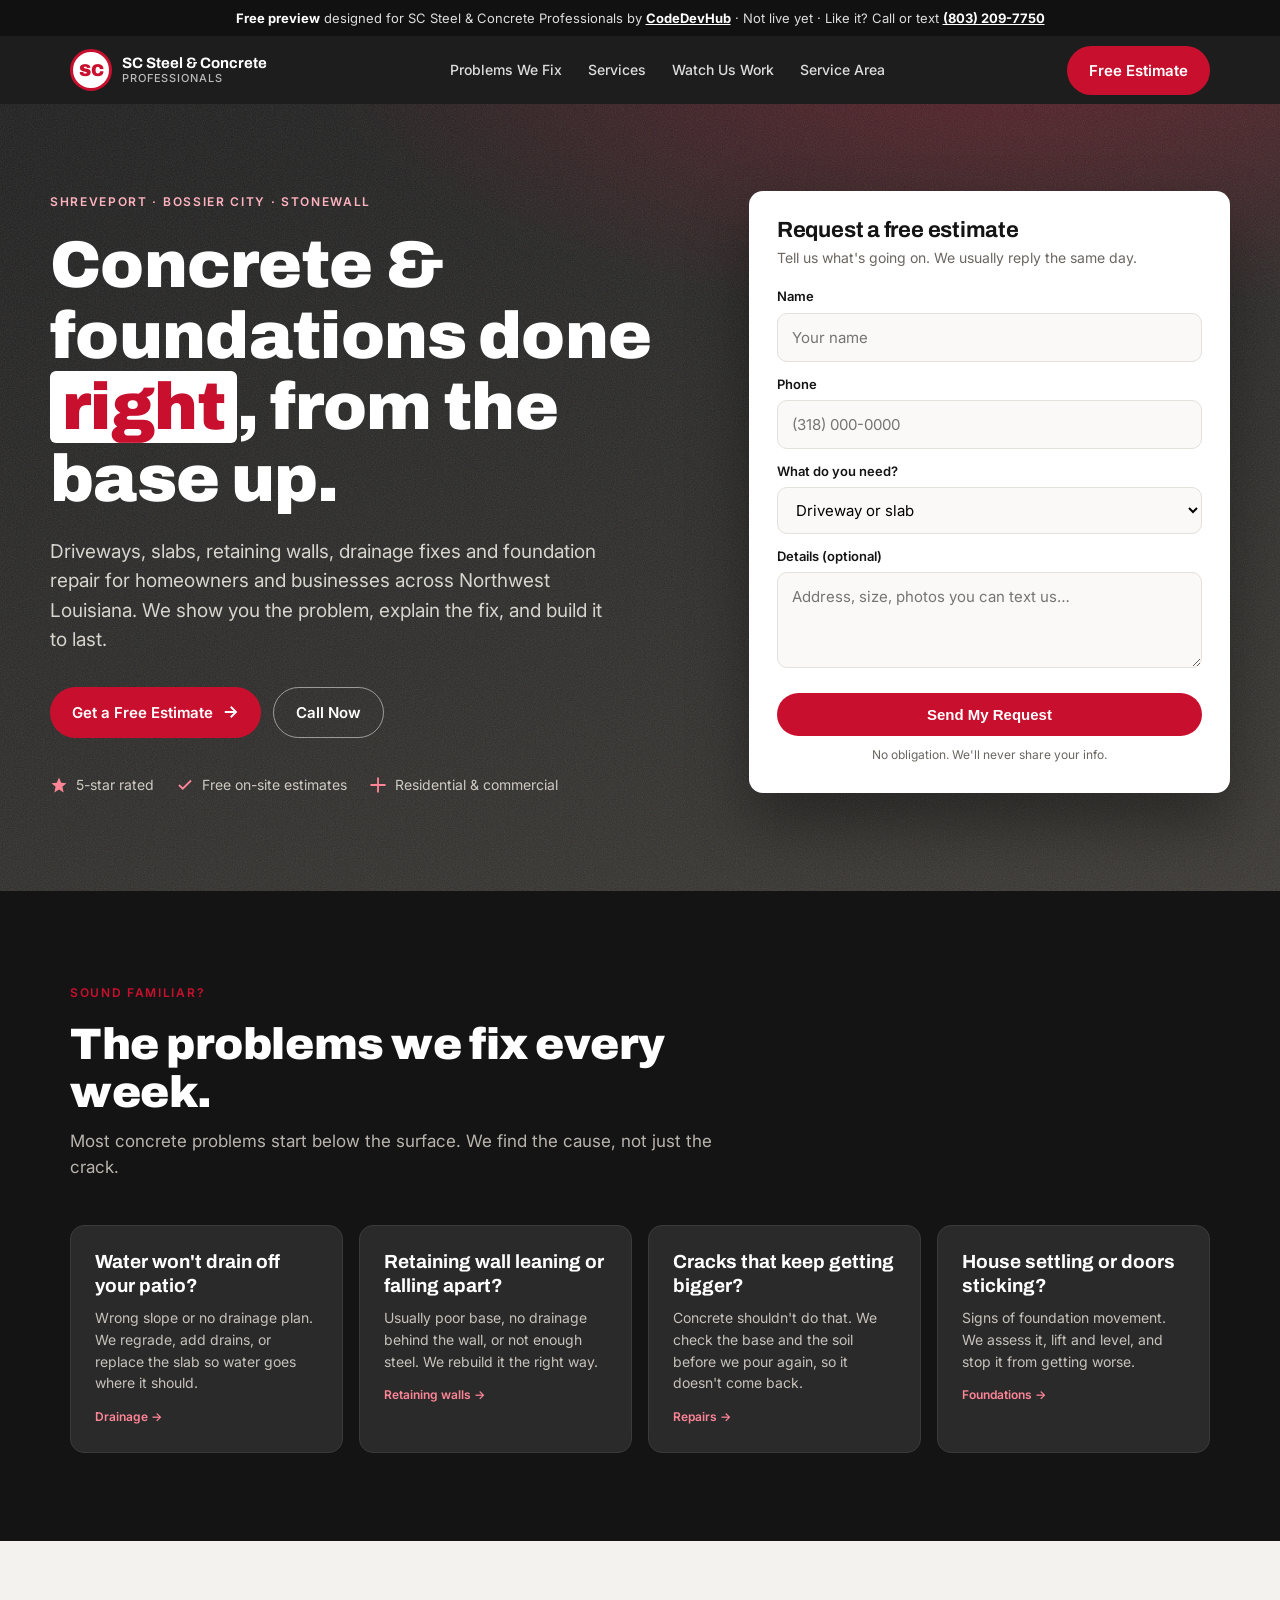
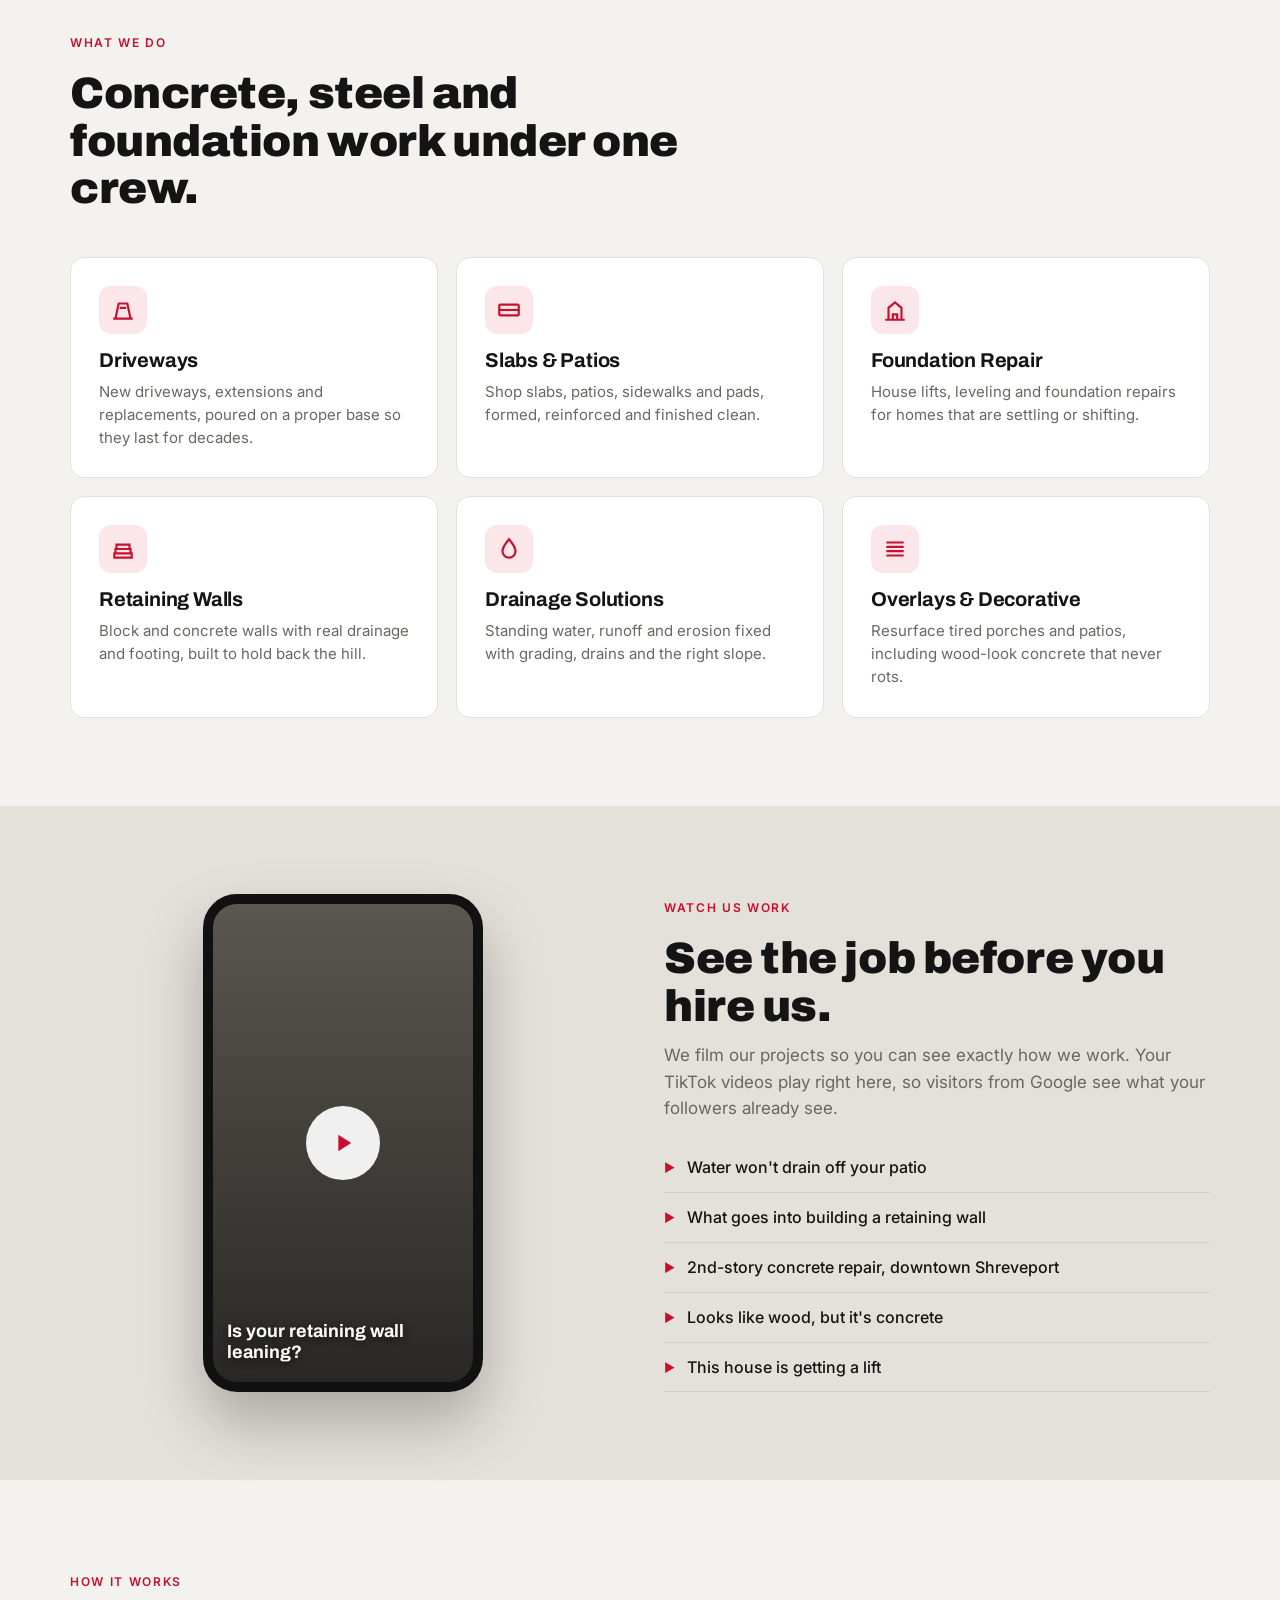
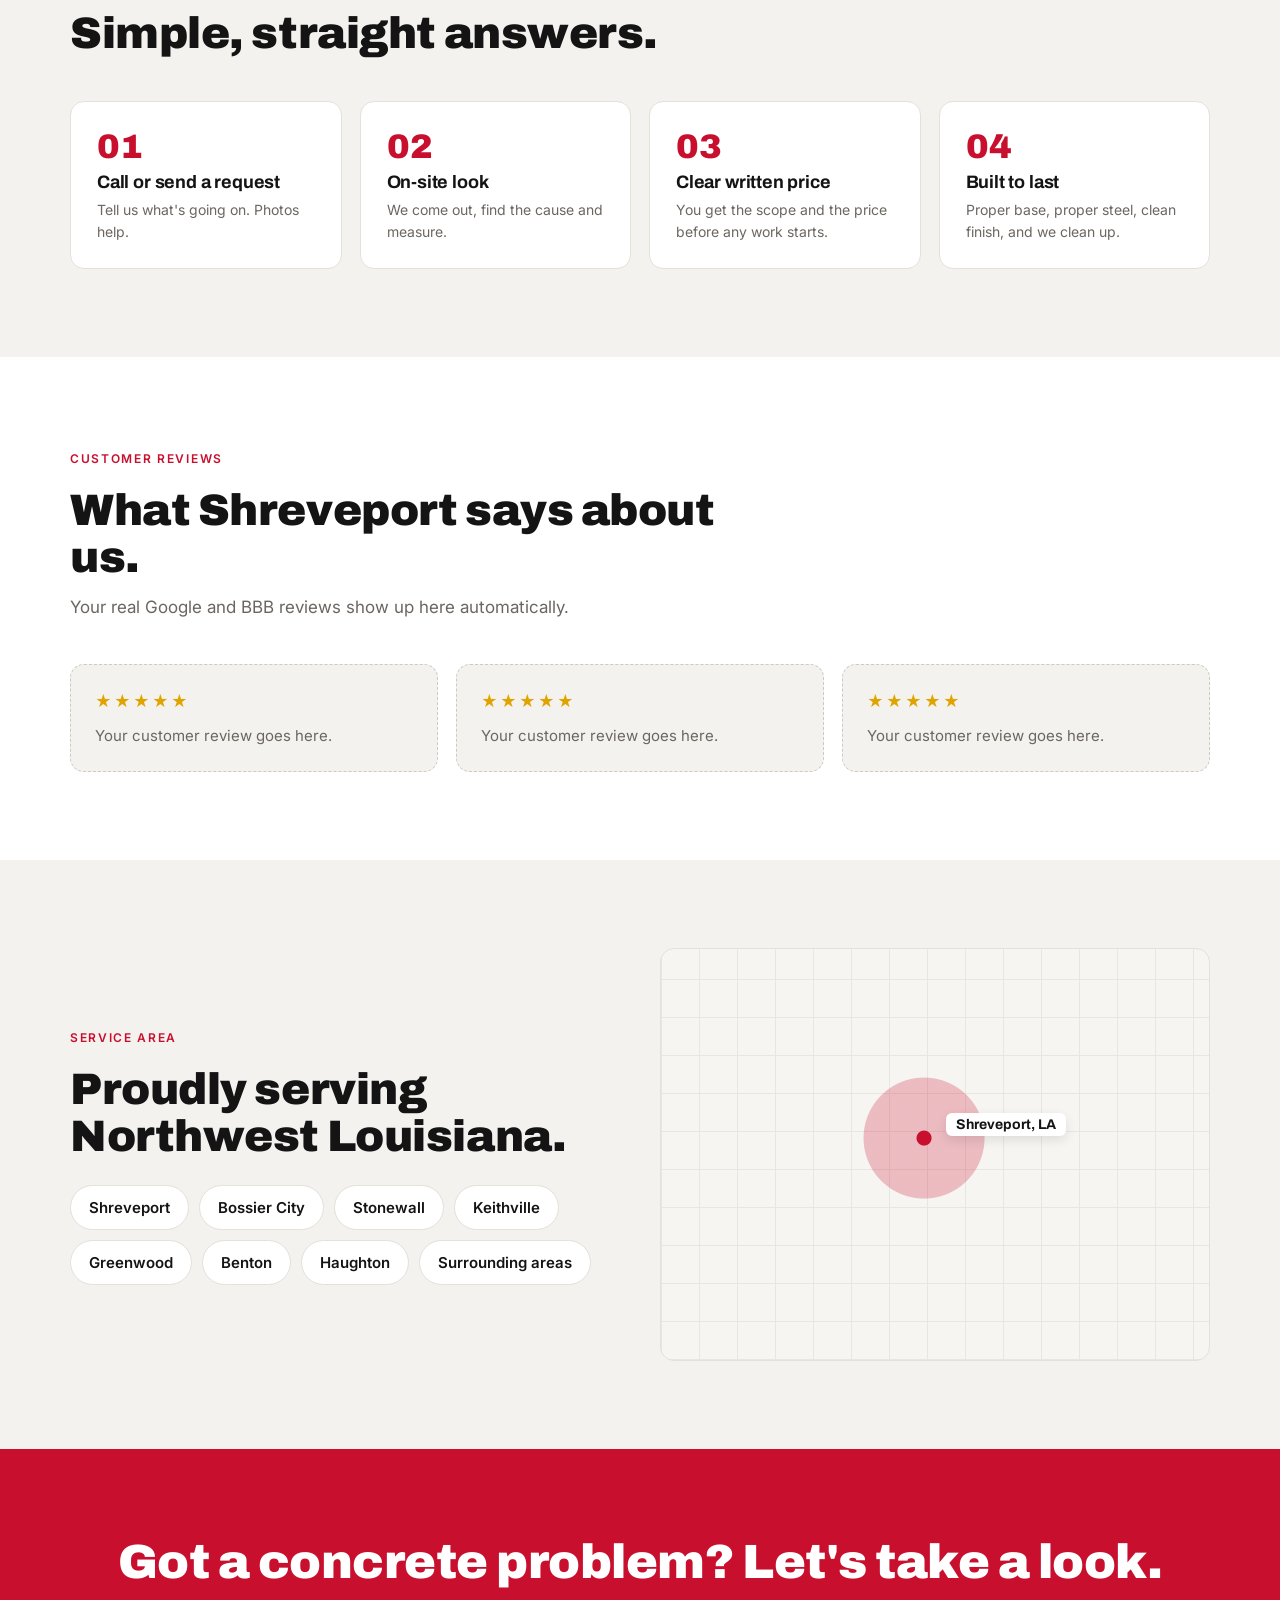
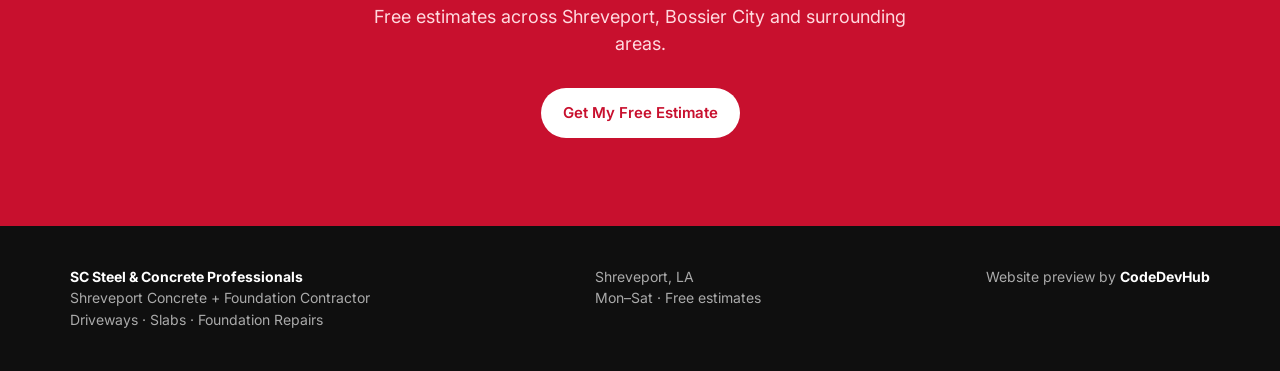
==== sc-steel/index.html @ 4404e229 "Add SC Steel preview" ====
<!doctype html>
<html lang="en">
<head>
<meta charset="utf-8">
<meta name="viewport" content="width=device-width, initial-scale=1">
<meta name="robots" content="noindex, nofollow">
<title>SC Steel & Concrete Professionals | Shreveport Concrete & Foundation Contractor</title>
<meta name="description" content="Driveways, slabs, retaining walls, drainage and foundation repair in Shreveport, Bossier City, Stonewall and Keithville. Free estimates.">
<link rel="preconnect" href="https://fonts.googleapis.com">
<link href="https://fonts.googleapis.com/css2?family=Archivo:wght@500;700;900&family=Inter:wght@400;500;600&display=swap" rel="stylesheet">
<style>
:root{
  --red:#c8102e; --red-dark:#9b0c23; --ink:#141414; --ink-2:#2a2a2a; --paper:#f4f2ef; --stone:#e4e0da; --muted:#6b6660; --white:#fff;
  --radius:14px; --max:1180px;
}
*{box-sizing:border-box;margin:0;padding:0}
html{scroll-behavior:smooth}
body{font-family:Inter,system-ui,sans-serif;color:var(--ink);background:var(--paper);line-height:1.55;-webkit-font-smoothing:antialiased}
h1,h2,h3{font-family:Archivo,Inter,sans-serif;line-height:1.08;letter-spacing:-.01em}
a{color:inherit}
.wrap{max-width:var(--max);margin:0 auto;padding:0 20px}

/* preview ribbon */
.ribbon{background:#111;color:#ddd;font-size:13px;text-align:center;padding:8px 16px}
.ribbon b{color:#fff}

/* header */
header{position:sticky;top:0;z-index:20;background:rgba(20,20,20,.96);backdrop-filter:blur(8px);color:#fff}
.nav{display:flex;align-items:center;justify-content:space-between;height:68px;gap:16px}
.logo{display:flex;align-items:center;gap:10px;text-decoration:none}
.logo-mark{width:42px;height:42px;border-radius:50%;background:#fff;display:grid;place-items:center;font:900 17px Archivo;color:var(--red);border:3px solid var(--red)}
.logo-text{font:700 15px/1.1 Archivo}
.logo-text small{display:block;font:500 11px Inter;color:#bbb;letter-spacing:.08em;text-transform:uppercase}
.nav-links{display:flex;gap:26px;font-size:14px;font-weight:500}
.nav-links a{text-decoration:none;color:#ddd}
.nav-links a:hover{color:#fff}
.btn{display:inline-flex;align-items:center;gap:8px;background:var(--red);color:#fff;text-decoration:none;font-weight:600;font-size:15px;padding:13px 22px;border-radius:999px;border:0;cursor:pointer;transition:background .15s}
.btn:hover{background:var(--red-dark)}
.btn.ghost{background:transparent;border:1.5px solid rgba(255,255,255,.5)}
.btn.ghost:hover{background:rgba(255,255,255,.1)}
@media (max-width:860px){.nav-links{display:none}.nav .btn{padding:10px 16px;font-size:14px}}

/* hero */
.hero{position:relative;color:#fff;overflow:hidden;
  background:
   radial-gradient(1200px 500px at 80% -10%,rgba(200,16,46,.35),transparent 60%),
   linear-gradient(160deg,#1d1d1d 0%,#2b2a28 55%,#3a3733 100%)}
.hero::before{content:"";position:absolute;inset:0;opacity:.18;
  background-image:url("data:image/svg+xml,%3Csvg xmlns='http://www.w3.org/2000/svg' width='220' height='220'%3E%3Cfilter id='n'%3E%3CfeTurbulence type='fractalNoise' baseFrequency='.9' numOctaves='3'/%3E%3C/filter%3E%3Crect width='220' height='220' filter='url(%23n)' opacity='.9'/%3E%3C/svg%3E")}
.hero-grid{position:relative;display:grid;grid-template-columns:1.15fr .85fr;gap:48px;padding:84px 0 96px;align-items:center}
.eyebrow{display:inline-block;font-size:12px;font-weight:600;letter-spacing:.14em;text-transform:uppercase;color:#ffb3bf;margin-bottom:18px}
.hero h1{font-size:clamp(38px,6vw,66px);font-weight:900}
.hero h1 em{font-style:normal;color:var(--red);background:#fff;padding:0 .18em;border-radius:6px}
.hero p.lead{font-size:clamp(17px,2vw,19px);color:#d8d4ce;max-width:560px;margin:22px 0 32px}
.hero-ctas{display:flex;flex-wrap:wrap;gap:12px}
.trust{display:flex;flex-wrap:wrap;gap:22px;margin-top:36px;font-size:14px;color:#cfcac3}
.trust span{display:flex;align-items:center;gap:8px}
.trust svg{width:18px;height:18px;color:#ff8597}

/* estimate card */
.card{background:#fff;color:var(--ink);border-radius:var(--radius);padding:28px;box-shadow:0 30px 60px rgba(0,0,0,.35)}
.card h3{font-size:22px;margin-bottom:4px}
.card p{font-size:14px;color:var(--muted);margin-bottom:18px}
form label{display:block;font-size:13px;font-weight:600;margin:12px 0 6px}
form input,form select,form textarea{width:100%;font:inherit;font-size:15px;padding:12px 14px;border:1.5px solid var(--stone);border-radius:10px;background:#faf9f7}
form input:focus,form select:focus,form textarea:focus{outline:none;border-color:var(--red)}
form .btn{width:100%;justify-content:center;margin-top:18px}
.form-note{font-size:12px;color:var(--muted);text-align:center;margin-top:10px}
@media (max-width:900px){.hero-grid{grid-template-columns:1fr;padding:56px 0 64px}}

/* sections */
section{padding:88px 0}
.sec-head{max-width:680px;margin-bottom:44px}
.sec-head .eyebrow{color:var(--red)}
.sec-head h2{font-size:clamp(30px,4vw,44px);font-weight:900}
.sec-head p{color:var(--muted);font-size:17px;margin-top:12px}

/* problems */
.problems{background:var(--ink);color:#fff}
.problems .sec-head p{color:#b9b4ad}
.prob-grid{display:grid;grid-template-columns:repeat(4,1fr);gap:16px}
.prob{background:var(--ink-2);border:1px solid #3a3a3a;border-radius:var(--radius);padding:24px}
.prob .q{font:700 19px/1.25 Archivo;margin-bottom:10px}
.prob .a{font-size:14px;color:#c7c2bb}
.prob .tag{display:inline-block;margin-top:14px;font-size:12px;font-weight:600;color:#ff8597}
@media (max-width:980px){.prob-grid{grid-template-columns:1fr 1fr}}
@media (max-width:560px){.prob-grid{grid-template-columns:1fr}}

/* services */
.svc-grid{display:grid;grid-template-columns:repeat(3,1fr);gap:18px}
.svc{background:#fff;border-radius:var(--radius);padding:28px;border:1px solid var(--stone);transition:transform .15s,box-shadow .15s}
.svc:hover{transform:translateY(-3px);box-shadow:0 14px 30px rgba(0,0,0,.08)}
.svc .ic{width:48px;height:48px;border-radius:12px;background:#fbe7ea;color:var(--red);display:grid;place-items:center;margin-bottom:16px}
.svc .ic svg{width:26px;height:26px}
.svc h3{font-size:20px;margin-bottom:8px}
.svc p{font-size:15px;color:var(--muted)}
@media (max-width:900px){.svc-grid{grid-template-columns:1fr 1fr}}
@media (max-width:560px){.svc-grid{grid-template-columns:1fr}}

/* video */
.video{background:var(--stone)}
.video-grid{display:grid;grid-template-columns:1fr 1fr;gap:48px;align-items:center}
.phone{justify-self:center;width:280px;aspect-ratio:9/16;border-radius:34px;background:#111;border:10px solid #111;box-shadow:0 30px 60px rgba(0,0,0,.25);position:relative;overflow:hidden;
  background:linear-gradient(180deg,#5a5650,#2a2826)}
.phone .play{position:absolute;inset:0;display:grid;place-items:center}
.phone .play div{width:74px;height:74px;border-radius:50%;background:rgba(255,255,255,.92);display:grid;place-items:center}
.phone .cap{position:absolute;left:14px;right:14px;bottom:18px;color:#fff;font:700 18px/1.2 Archivo;text-shadow:0 2px 8px rgba(0,0,0,.6)}
.video ul{list-style:none;margin-top:22px}
.video li{display:flex;gap:12px;padding:12px 0;border-bottom:1px solid #d3cec6;font-weight:500}
.video li::before{content:"▶";color:var(--red);font-size:12px;margin-top:4px}
@media (max-width:860px){.video-grid{grid-template-columns:1fr}}

/* process */
.steps{display:grid;grid-template-columns:repeat(4,1fr);gap:18px;counter-reset:s}
.step{background:#fff;border-radius:var(--radius);padding:26px;border:1px solid var(--stone)}
.step::before{counter-increment:s;content:"0" counter(s);font:900 34px Archivo;color:var(--red);display:block;margin-bottom:8px}
.step h3{font-size:18px;margin-bottom:6px}
.step p{font-size:14px;color:var(--muted)}
@media (max-width:900px){.steps{grid-template-columns:1fr 1fr}}
@media (max-width:520px){.steps{grid-template-columns:1fr}}

/* reviews placeholder */
.reviews{background:#fff}
.rev-grid{display:grid;grid-template-columns:repeat(3,1fr);gap:18px}
.rev{border:1.5px dashed #cfc9c1;border-radius:var(--radius);padding:24px;background:var(--paper)}
.rev .stars{color:#e0a400;letter-spacing:2px;margin-bottom:10px}
.rev p{color:var(--muted);font-size:15px}
@media (max-width:860px){.rev-grid{grid-template-columns:1fr}}

/* area */
.area-grid{display:grid;grid-template-columns:1fr 1fr;gap:40px;align-items:center}
.chips{display:flex;flex-wrap:wrap;gap:10px}
.chips span{background:#fff;border:1px solid var(--stone);border-radius:999px;padding:10px 18px;font-weight:600;font-size:15px}
.map{aspect-ratio:4/3;border-radius:var(--radius);background:
  radial-gradient(circle at 48% 46%,var(--red) 0 7px,rgba(200,16,46,.25) 8px 60px,transparent 61px),
  repeating-linear-gradient(0deg,#e9e5df 0 1px,transparent 1px 38px),
  repeating-linear-gradient(90deg,#e9e5df 0 1px,transparent 1px 38px),#f7f5f2;border:1px solid var(--stone);position:relative}
.map b{position:absolute;left:52%;top:40%;font:700 14px Archivo;background:#fff;padding:4px 10px;border-radius:6px;box-shadow:0 4px 12px rgba(0,0,0,.1)}
@media (max-width:860px){.area-grid{grid-template-columns:1fr}}

/* cta */
.cta{background:var(--red);color:#fff;text-align:center}
.cta h2{font-size:clamp(30px,4.5vw,48px);font-weight:900}
.cta p{font-size:18px;color:#ffd9df;margin:14px auto 30px;max-width:560px}
.cta .btn{background:#fff;color:var(--red)}
.cta .btn:hover{background:#ffe9ec}

footer{background:#0f0f0f;color:#aaa;font-size:14px;padding:40px 0}
.foot{display:flex;flex-wrap:wrap;justify-content:space-between;gap:20px}
footer b{color:#fff}

/* mobile sticky call bar */
.callbar{display:none;position:fixed;left:0;right:0;bottom:0;z-index:30;background:#111;padding:10px 12px;gap:10px}
.callbar a{flex:1;justify-content:center}
@media (max-width:700px){.callbar{display:flex}body{padding-bottom:70px}}
</style>
</head>
<body>

<div class="ribbon"><b>Free preview</b> designed for SC Steel &amp; Concrete Professionals by <a href="https://www.codedevhub.com" style="color:#fff;font-weight:700">CodeDevHub</a> · Not live yet · Like it? Call or text <a href="sms:+18032097750" style="color:#fff;font-weight:700">(803) 209-7750</a></div>

<header>
  <div class="wrap nav">
    <a class="logo" href="#top">
      <span class="logo-mark">SC</span>
      <span class="logo-text">SC Steel &amp; Concrete<small>Professionals</small></span>
    </a>
    <nav class="nav-links">
      <a href="#problems">Problems We Fix</a>
      <a href="#services">Services</a>
      <a href="#work">Watch Us Work</a>
      <a href="#area">Service Area</a>
    </nav>
    <a class="btn" href="#estimate">Free Estimate</a>
  </div>
</header>

<main id="top">
<section class="hero" style="padding:0">
  <div class="wrap hero-grid">
    <div>
      <span class="eyebrow">Shreveport · Bossier City · Stonewall</span>
      <h1>Concrete &amp; foundations done <em>right</em>, from the base up.</h1>
      <p class="lead">Driveways, slabs, retaining walls, drainage fixes and foundation repair for homeowners and businesses across Northwest Louisiana. We show you the problem, explain the fix, and build it to last.</p>
      <div class="hero-ctas">
        <a class="btn" href="#estimate">Get a Free Estimate
          <svg width="18" height="18" viewBox="0 0 24 24" fill="none" stroke="currentColor" stroke-width="2.4"><path d="M5 12h14M13 5l7 7-7 7"/></svg></a>
        <a class="btn ghost" href="tel:+1">Call Now</a>
      </div>
      <div class="trust">
        <span><svg viewBox="0 0 24 24" fill="currentColor"><path d="M12 2l2.9 6.9L22 9.6l-5.5 4.8L18.2 22 12 18.1 5.8 22l1.7-7.6L2 9.6l7.1-.7z"/></svg>5-star rated</span>
        <span><svg viewBox="0 0 24 24" fill="none" stroke="currentColor" stroke-width="2.4"><path d="M20 6L9 17l-5-5"/></svg>Free on-site estimates</span>
        <span><svg viewBox="0 0 24 24" fill="none" stroke="currentColor" stroke-width="2.4"><path d="M12 2v20M2 12h20"/></svg>Residential &amp; commercial</span>
      </div>
    </div>

    <div class="card" id="estimate">
      <h3>Request a free estimate</h3>
      <p>Tell us what's going on. We usually reply the same day.</p>
      <form onsubmit="event.preventDefault();this.querySelector('button').textContent='Preview only: this will send to your phone & email';">
        <label for="n">Name</label>
        <input id="n" placeholder="Your name">
        <label for="p">Phone</label>
        <input id="p" type="tel" placeholder="(318) 000-0000">
        <label for="s">What do you need?</label>
        <select id="s">
          <option>Driveway or slab</option>
          <option>Foundation repair / house leveling</option>
          <option>Retaining wall</option>
          <option>Drainage / standing water</option>
          <option>Concrete overlay or resurfacing</option>
          <option>Something else</option>
        </select>
        <label for="m">Details (optional)</label>
        <textarea id="m" rows="3" placeholder="Address, size, photos you can text us…"></textarea>
        <button class="btn" type="submit">Send My Request</button>
        <div class="form-note">No obligation. We'll never share your info.</div>
      </form>
    </div>
  </div>
</section>

<section class="problems" id="problems">
  <div class="wrap">
    <div class="sec-head">
      <span class="eyebrow">Sound familiar?</span>
      <h2>The problems we fix every week.</h2>
      <p>Most concrete problems start below the surface. We find the cause, not just the crack.</p>
    </div>
    <div class="prob-grid">
      <div class="prob"><div class="q">Water won't drain off your patio?</div><div class="a">Wrong slope or no drainage plan. We regrade, add drains, or replace the slab so water goes where it should.</div><span class="tag">Drainage →</span></div>
      <div class="prob"><div class="q">Retaining wall leaning or falling apart?</div><div class="a">Usually poor base, no drainage behind the wall, or not enough steel. We rebuild it the right way.</div><span class="tag">Retaining walls →</span></div>
      <div class="prob"><div class="q">Cracks that keep getting bigger?</div><div class="a">Concrete shouldn't do that. We check the base and the soil before we pour again, so it doesn't come back.</div><span class="tag">Repairs →</span></div>
      <div class="prob"><div class="q">House settling or doors sticking?</div><div class="a">Signs of foundation movement. We assess it, lift and level, and stop it from getting worse.</div><span class="tag">Foundations →</span></div>
    </div>
  </div>
</section>

<section id="services">
  <div class="wrap">
    <div class="sec-head">
      <span class="eyebrow">What we do</span>
      <h2>Concrete, steel and foundation work under one crew.</h2>
    </div>
    <div class="svc-grid">
      <div class="svc"><div class="ic"><svg viewBox="0 0 24 24" fill="none" stroke="currentColor" stroke-width="2"><path d="M3 20h18M5 20l3-14h8l3 14M9 10h6"/></svg></div><h3>Driveways</h3><p>New driveways, extensions and replacements, poured on a proper base so they last for decades.</p></div>
      <div class="svc"><div class="ic"><svg viewBox="0 0 24 24" fill="none" stroke="currentColor" stroke-width="2"><rect x="3" y="7" width="18" height="10" rx="1"/><path d="M3 12h18"/></svg></div><h3>Slabs &amp; Patios</h3><p>Shop slabs, patios, sidewalks and pads, formed, reinforced and finished clean.</p></div>
      <div class="svc"><div class="ic"><svg viewBox="0 0 24 24" fill="none" stroke="currentColor" stroke-width="2"><path d="M3 21h18M6 21V10l6-5 6 5v11M10 21v-5h4v5"/></svg></div><h3>Foundation Repair</h3><p>House lifts, leveling and foundation repairs for homes that are settling or shifting.</p></div>
      <div class="svc"><div class="ic"><svg viewBox="0 0 24 24" fill="none" stroke="currentColor" stroke-width="2"><path d="M3 20h18M4 20v-4h16v4M5 16v-4h14v4M6 12V8h12v4"/></svg></div><h3>Retaining Walls</h3><p>Block and concrete walls with real drainage and footing, built to hold back the hill.</p></div>
      <div class="svc"><div class="ic"><svg viewBox="0 0 24 24" fill="none" stroke="currentColor" stroke-width="2"><path d="M12 3s6 7 6 11a6 6 0 01-12 0c0-4 6-11 6-11z"/></svg></div><h3>Drainage Solutions</h3><p>Standing water, runoff and erosion fixed with grading, drains and the right slope.</p></div>
      <div class="svc"><div class="ic"><svg viewBox="0 0 24 24" fill="none" stroke="currentColor" stroke-width="2"><path d="M4 6h16M4 10h16M4 14h16M4 18h16"/></svg></div><h3>Overlays &amp; Decorative</h3><p>Resurface tired porches and patios, including wood-look concrete that never rots.</p></div>
    </div>
  </div>
</section>

<section class="video" id="work">
  <div class="wrap video-grid">
    <div class="phone"><div class="play"><div><svg width="28" height="28" viewBox="0 0 24 24" fill="#c8102e"><path d="M8 5v14l11-7z"/></svg></div></div><div class="cap">Is your retaining wall leaning?</div></div>
    <div>
      <div class="sec-head" style="margin-bottom:0">
        <span class="eyebrow">Watch us work</span>
        <h2>See the job before you hire us.</h2>
        <p>We film our projects so you can see exactly how we work. Your TikTok videos play right here, so visitors from Google see what your followers already see.</p>
      </div>
      <ul>
        <li>Water won't drain off your patio</li>
        <li>What goes into building a retaining wall</li>
        <li>2nd-story concrete repair, downtown Shreveport</li>
        <li>Looks like wood, but it's concrete</li>
        <li>This house is getting a lift</li>
      </ul>
    </div>
  </div>
</section>

<section>
  <div class="wrap">
    <div class="sec-head"><span class="eyebrow">How it works</span><h2>Simple, straight answers.</h2></div>
    <div class="steps">
      <div class="step"><h3>Call or send a request</h3><p>Tell us what's going on. Photos help.</p></div>
      <div class="step"><h3>On-site look</h3><p>We come out, find the cause and measure.</p></div>
      <div class="step"><h3>Clear written price</h3><p>You get the scope and the price before any work starts.</p></div>
      <div class="step"><h3>Built to last</h3><p>Proper base, proper steel, clean finish, and we clean up.</p></div>
    </div>
  </div>
</section>

<section class="reviews">
  <div class="wrap">
    <div class="sec-head"><span class="eyebrow">Customer reviews</span><h2>What Shreveport says about us.</h2><p>Your real Google and BBB reviews show up here automatically.</p></div>
    <div class="rev-grid">
      <div class="rev"><div class="stars">★★★★★</div><p>Your customer review goes here.</p></div>
      <div class="rev"><div class="stars">★★★★★</div><p>Your customer review goes here.</p></div>
      <div class="rev"><div class="stars">★★★★★</div><p>Your customer review goes here.</p></div>
    </div>
  </div>
</section>

<section id="area">
  <div class="wrap area-grid">
    <div>
      <div class="sec-head" style="margin-bottom:24px"><span class="eyebrow">Service area</span><h2>Proudly serving Northwest Louisiana.</h2></div>
      <div class="chips"><span>Shreveport</span><span>Bossier City</span><span>Stonewall</span><span>Keithville</span><span>Greenwood</span><span>Benton</span><span>Haughton</span><span>Surrounding areas</span></div>
    </div>
    <div class="map"><b>Shreveport, LA</b></div>
  </div>
</section>

<section class="cta">
  <div class="wrap">
    <h2>Got a concrete problem? Let's take a look.</h2>
    <p>Free estimates across Shreveport, Bossier City and surrounding areas.</p>
    <a class="btn" href="#estimate">Get My Free Estimate</a>
  </div>
</section>
</main>

<footer>
  <div class="wrap foot">
    <div><b>SC Steel &amp; Concrete Professionals</b><br>Shreveport Concrete + Foundation Contractor<br>Driveways · Slabs · Foundation Repairs</div>
    <div>Shreveport, LA<br>Mon–Sat · Free estimates</div>
    <div>Website preview by <b>CodeDevHub</b></div>
  </div>
</footer>

<div class="callbar"><a class="btn" href="tel:+1">Call</a><a class="btn ghost" href="#estimate">Free Estimate</a></div>
</body>
</html>
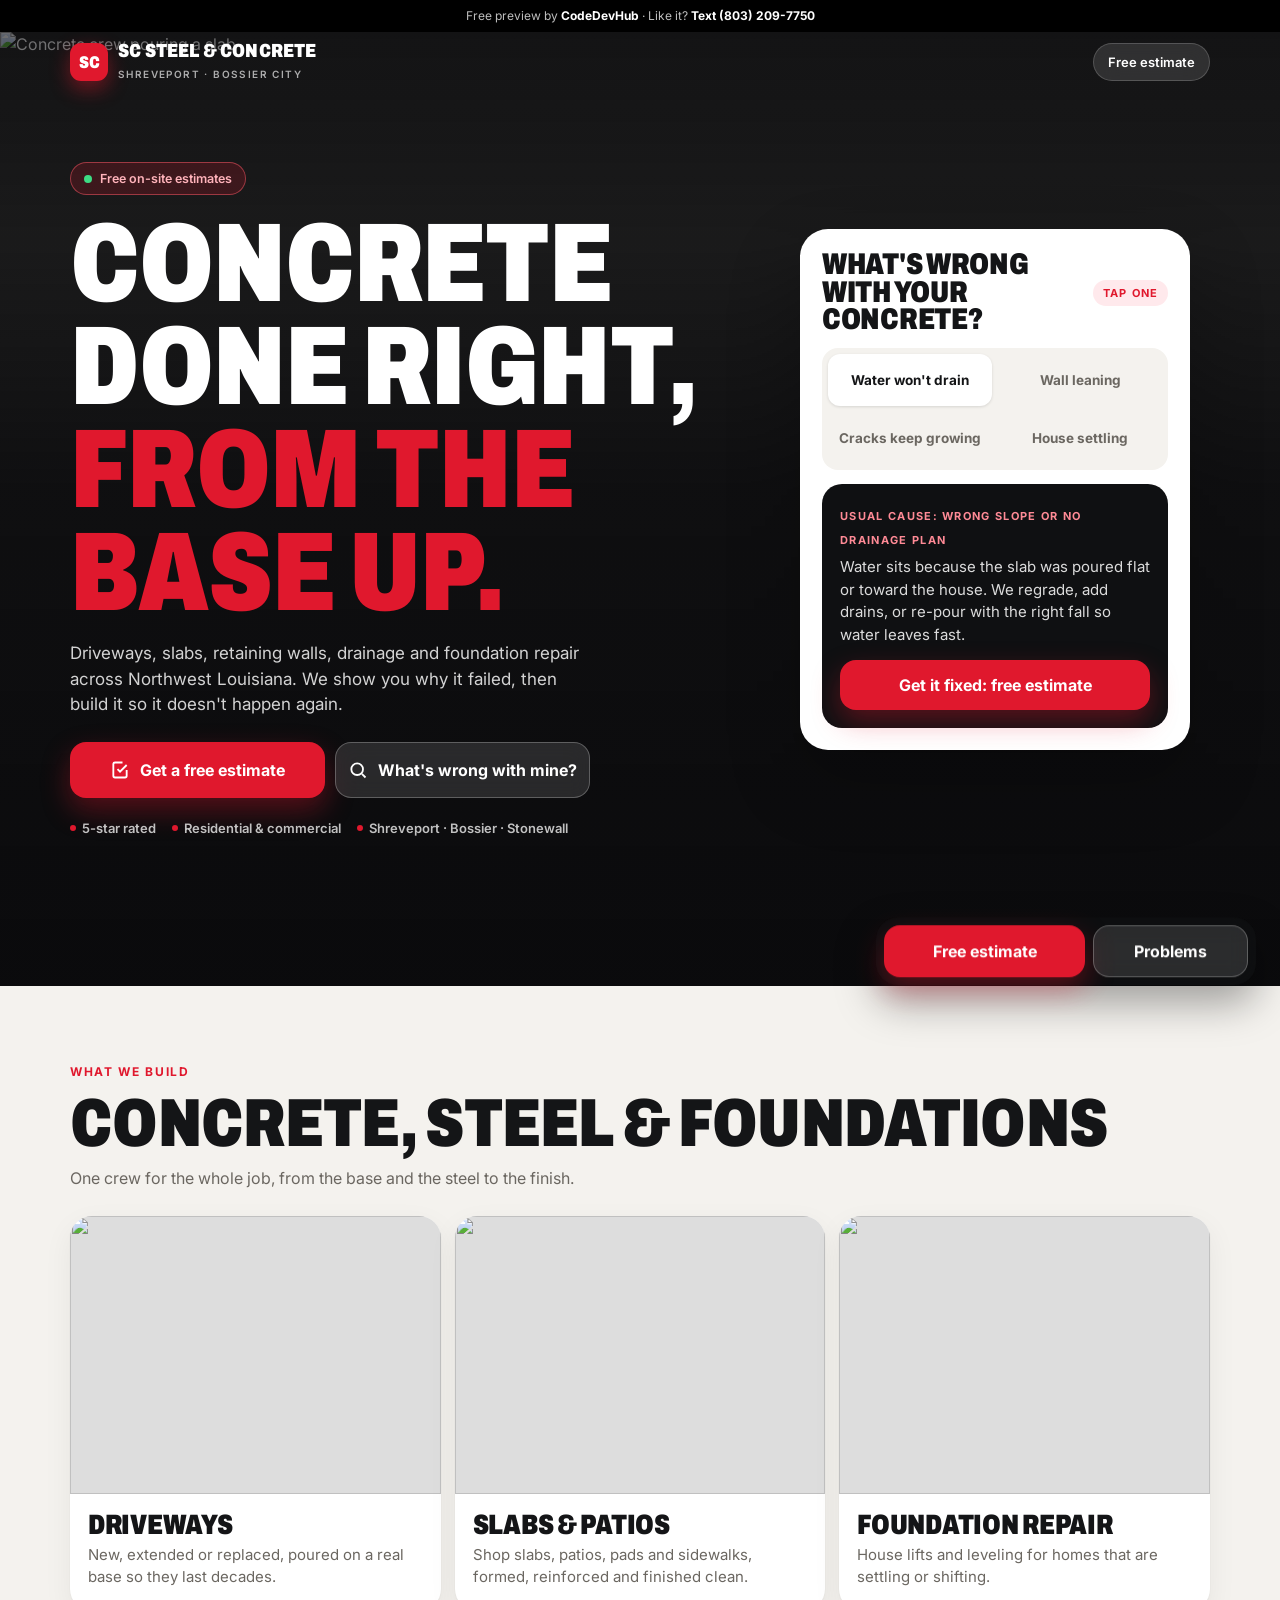
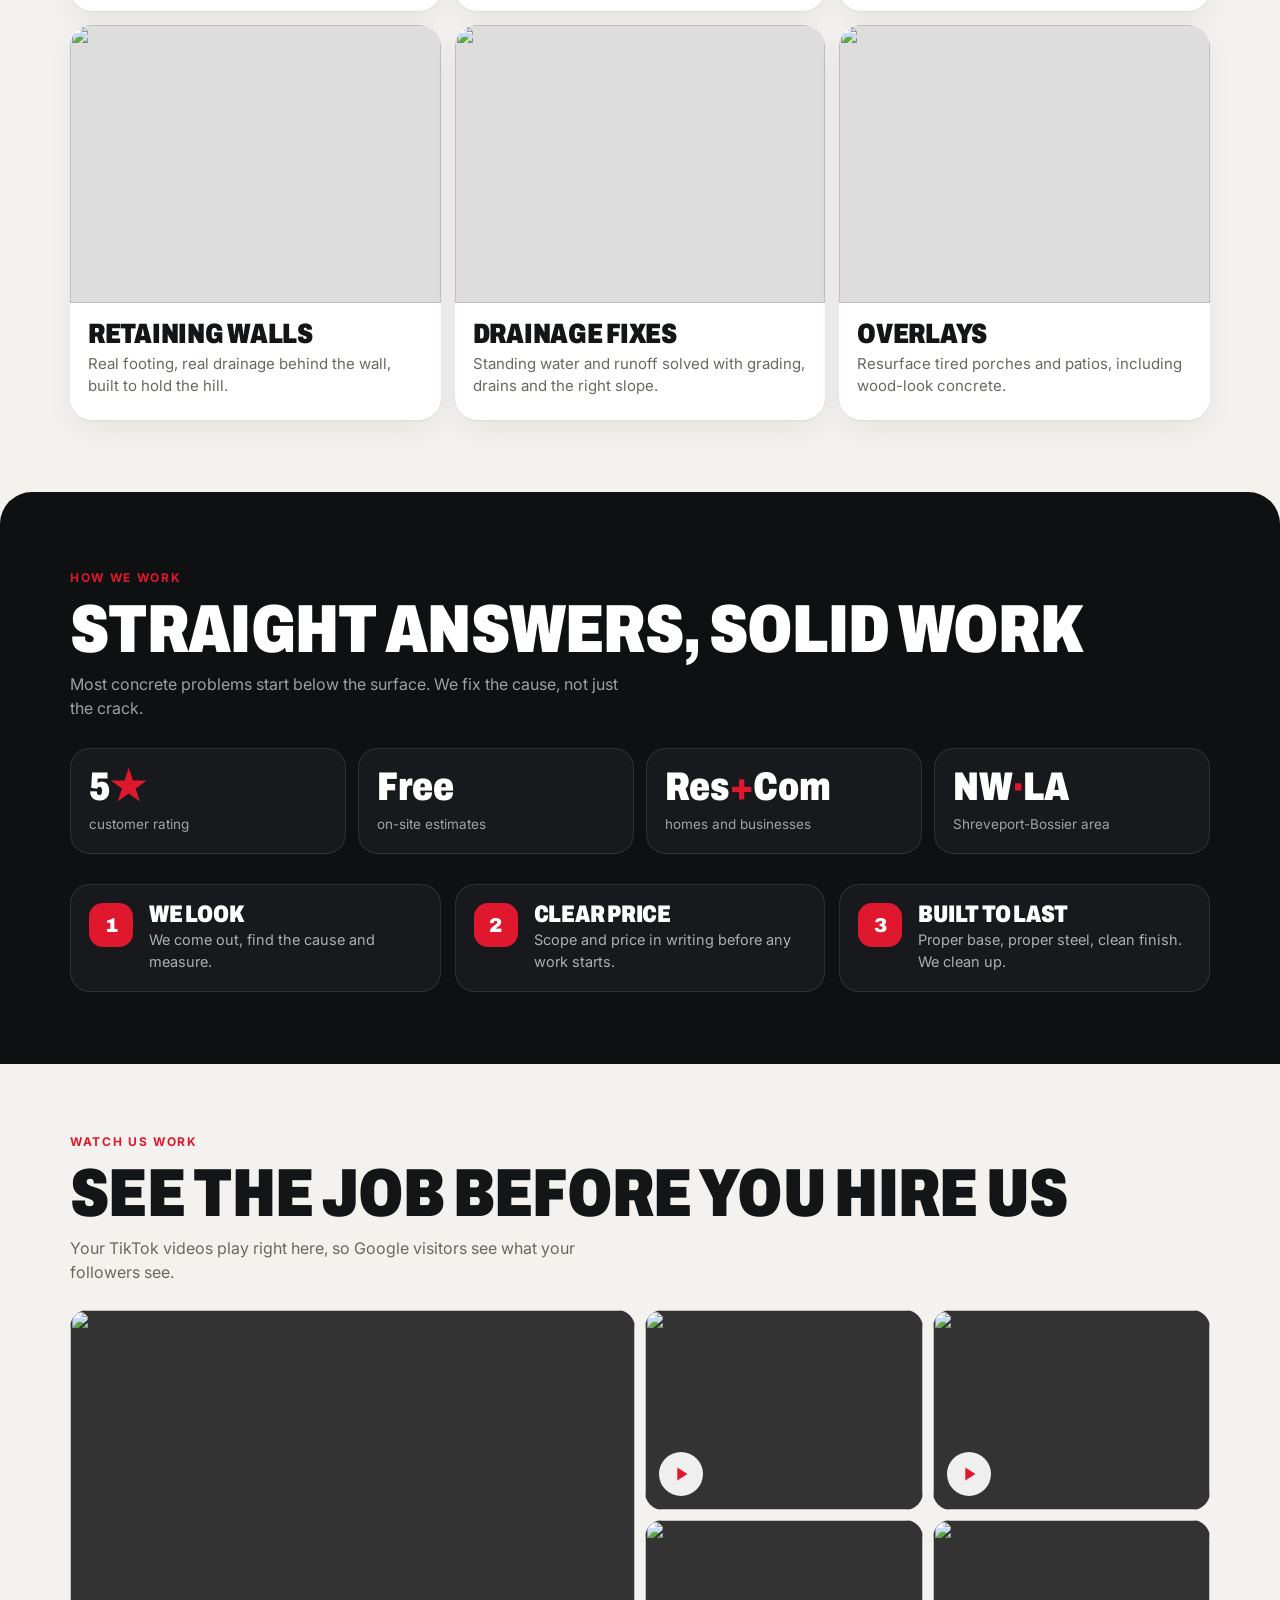
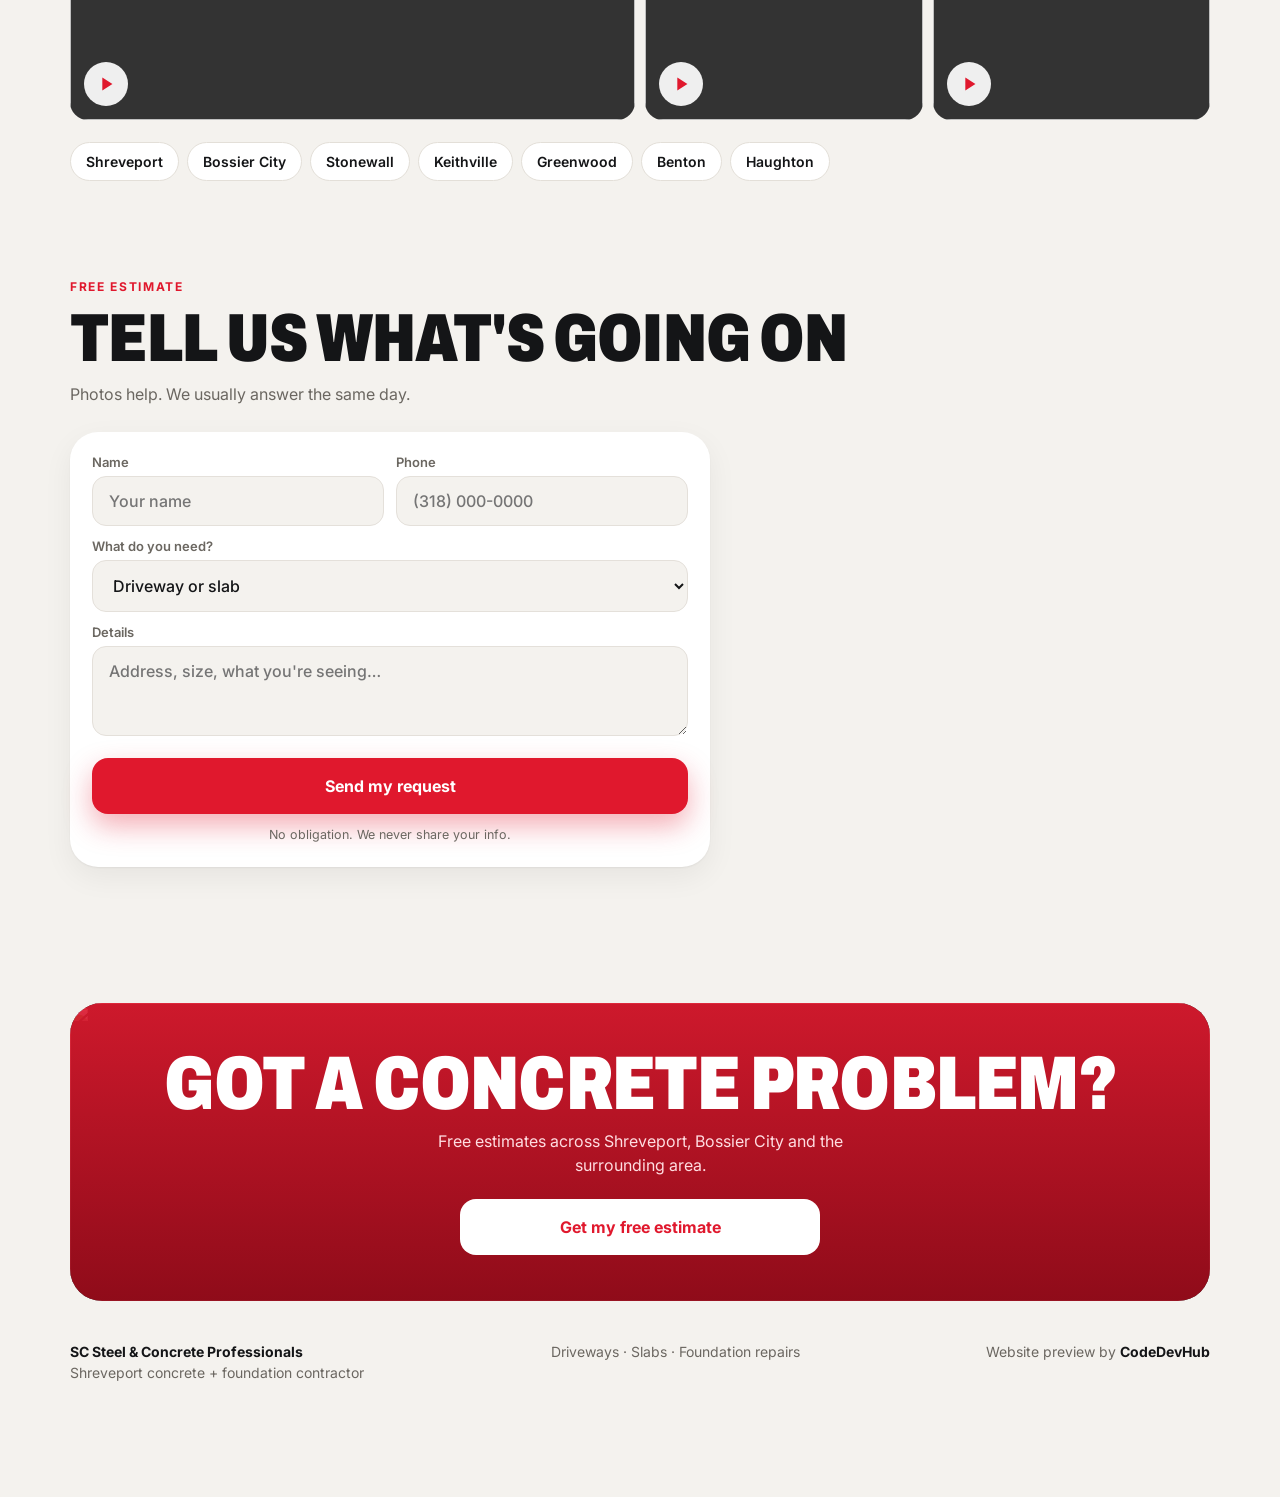
==== commit 148ee0da: "Redesign SC Steel preview (mobile-first)" ====
--- a/sc-steel/index.html
+++ b/sc-steel/index.html
@@ -2,327 +2,168 @@
 <html lang="en">
 <head>
 <meta charset="utf-8">
-<meta name="viewport" content="width=device-width, initial-scale=1">
+<meta name="viewport" content="width=device-width, initial-scale=1, viewport-fit=cover">
 <meta name="robots" content="noindex, nofollow">
-<title>SC Steel & Concrete Professionals | Shreveport Concrete & Foundation Contractor</title>
-<meta name="description" content="Driveways, slabs, retaining walls, drainage and foundation repair in Shreveport, Bossier City, Stonewall and Keithville. Free estimates.">
-<link rel="preconnect" href="https://fonts.googleapis.com">
-<link href="https://fonts.googleapis.com/css2?family=Archivo:wght@500;700;900&family=Inter:wght@400;500;600&display=swap" rel="stylesheet">
+<meta name="theme-color" content="#0f1012">
+<title>SC Steel &amp; Concrete Professionals | Shreveport Concrete &amp; Foundation Contractor</title>
+<meta name="description" content="Driveways, slabs, retaining walls, drainage and foundation repair in Shreveport, Bossier City and Stonewall. Free estimates.">
+<link rel="preconnect" href="https://fonts.googleapis.com"><link rel="preconnect" href="https://fonts.gstatic.com" crossorigin>
+<link rel="preconnect" href="https://images.unsplash.com">
+<link href="https://fonts.googleapis.com/css2?family=Archivo:wdth,wght@75..100,600..900&family=Inter:wght@400;500;600;700&display=swap" rel="stylesheet">
+<link rel="stylesheet" href="../assets/pro.css">
 <style>
-:root{
-  --red:#c8102e; --red-dark:#9b0c23; --ink:#141414; --ink-2:#2a2a2a; --paper:#f4f2ef; --stone:#e4e0da; --muted:#6b6660; --white:#fff;
-  --radius:14px; --max:1180px;
-}
-*{box-sizing:border-box;margin:0;padding:0}
-html{scroll-behavior:smooth}
-body{font-family:Inter,system-ui,sans-serif;color:var(--ink);background:var(--paper);line-height:1.55;-webkit-font-smoothing:antialiased}
-h1,h2,h3{font-family:Archivo,Inter,sans-serif;line-height:1.08;letter-spacing:-.01em}
-a{color:inherit}
-.wrap{max-width:var(--max);margin:0 auto;padding:0 20px}
-
-/* preview ribbon */
-.ribbon{background:#111;color:#ddd;font-size:13px;text-align:center;padding:8px 16px}
-.ribbon b{color:#fff}
-
-/* header */
-header{position:sticky;top:0;z-index:20;background:rgba(20,20,20,.96);backdrop-filter:blur(8px);color:#fff}
-.nav{display:flex;align-items:center;justify-content:space-between;height:68px;gap:16px}
-.logo{display:flex;align-items:center;gap:10px;text-decoration:none}
-.logo-mark{width:42px;height:42px;border-radius:50%;background:#fff;display:grid;place-items:center;font:900 17px Archivo;color:var(--red);border:3px solid var(--red)}
-.logo-text{font:700 15px/1.1 Archivo}
-.logo-text small{display:block;font:500 11px Inter;color:#bbb;letter-spacing:.08em;text-transform:uppercase}
-.nav-links{display:flex;gap:26px;font-size:14px;font-weight:500}
-.nav-links a{text-decoration:none;color:#ddd}
-.nav-links a:hover{color:#fff}
-.btn{display:inline-flex;align-items:center;gap:8px;background:var(--red);color:#fff;text-decoration:none;font-weight:600;font-size:15px;padding:13px 22px;border-radius:999px;border:0;cursor:pointer;transition:background .15s}
-.btn:hover{background:var(--red-dark)}
-.btn.ghost{background:transparent;border:1.5px solid rgba(255,255,255,.5)}
-.btn.ghost:hover{background:rgba(255,255,255,.1)}
-@media (max-width:860px){.nav-links{display:none}.nav .btn{padding:10px 16px;font-size:14px}}
-
-/* hero */
-.hero{position:relative;color:#fff;overflow:hidden;
-  background:
-   radial-gradient(1200px 500px at 80% -10%,rgba(200,16,46,.35),transparent 60%),
-   linear-gradient(160deg,#1d1d1d 0%,#2b2a28 55%,#3a3733 100%)}
-.hero::before{content:"";position:absolute;inset:0;opacity:.18;
-  background-image:url("data:image/svg+xml,%3Csvg xmlns='http://www.w3.org/2000/svg' width='220' height='220'%3E%3Cfilter id='n'%3E%3CfeTurbulence type='fractalNoise' baseFrequency='.9' numOctaves='3'/%3E%3C/filter%3E%3Crect width='220' height='220' filter='url(%23n)' opacity='.9'/%3E%3C/svg%3E")}
-.hero-grid{position:relative;display:grid;grid-template-columns:1.15fr .85fr;gap:48px;padding:84px 0 96px;align-items:center}
-.eyebrow{display:inline-block;font-size:12px;font-weight:600;letter-spacing:.14em;text-transform:uppercase;color:#ffb3bf;margin-bottom:18px}
-.hero h1{font-size:clamp(38px,6vw,66px);font-weight:900}
-.hero h1 em{font-style:normal;color:var(--red);background:#fff;padding:0 .18em;border-radius:6px}
-.hero p.lead{font-size:clamp(17px,2vw,19px);color:#d8d4ce;max-width:560px;margin:22px 0 32px}
-.hero-ctas{display:flex;flex-wrap:wrap;gap:12px}
-.trust{display:flex;flex-wrap:wrap;gap:22px;margin-top:36px;font-size:14px;color:#cfcac3}
-.trust span{display:flex;align-items:center;gap:8px}
-.trust svg{width:18px;height:18px;color:#ff8597}
-
-/* estimate card */
-.card{background:#fff;color:var(--ink);border-radius:var(--radius);padding:28px;box-shadow:0 30px 60px rgba(0,0,0,.35)}
-.card h3{font-size:22px;margin-bottom:4px}
-.card p{font-size:14px;color:var(--muted);margin-bottom:18px}
-form label{display:block;font-size:13px;font-weight:600;margin:12px 0 6px}
-form input,form select,form textarea{width:100%;font:inherit;font-size:15px;padding:12px 14px;border:1.5px solid var(--stone);border-radius:10px;background:#faf9f7}
-form input:focus,form select:focus,form textarea:focus{outline:none;border-color:var(--red)}
-form .btn{width:100%;justify-content:center;margin-top:18px}
-.form-note{font-size:12px;color:var(--muted);text-align:center;margin-top:10px}
-@media (max-width:900px){.hero-grid{grid-template-columns:1fr;padding:56px 0 64px}}
-
-/* sections */
-section{padding:88px 0}
-.sec-head{max-width:680px;margin-bottom:44px}
-.sec-head .eyebrow{color:var(--red)}
-.sec-head h2{font-size:clamp(30px,4vw,44px);font-weight:900}
-.sec-head p{color:var(--muted);font-size:17px;margin-top:12px}
-
-/* problems */
-.problems{background:var(--ink);color:#fff}
-.problems .sec-head p{color:#b9b4ad}
-.prob-grid{display:grid;grid-template-columns:repeat(4,1fr);gap:16px}
-.prob{background:var(--ink-2);border:1px solid #3a3a3a;border-radius:var(--radius);padding:24px}
-.prob .q{font:700 19px/1.25 Archivo;margin-bottom:10px}
-.prob .a{font-size:14px;color:#c7c2bb}
-.prob .tag{display:inline-block;margin-top:14px;font-size:12px;font-weight:600;color:#ff8597}
-@media (max-width:980px){.prob-grid{grid-template-columns:1fr 1fr}}
-@media (max-width:560px){.prob-grid{grid-template-columns:1fr}}
-
-/* services */
-.svc-grid{display:grid;grid-template-columns:repeat(3,1fr);gap:18px}
-.svc{background:#fff;border-radius:var(--radius);padding:28px;border:1px solid var(--stone);transition:transform .15s,box-shadow .15s}
-.svc:hover{transform:translateY(-3px);box-shadow:0 14px 30px rgba(0,0,0,.08)}
-.svc .ic{width:48px;height:48px;border-radius:12px;background:#fbe7ea;color:var(--red);display:grid;place-items:center;margin-bottom:16px}
-.svc .ic svg{width:26px;height:26px}
-.svc h3{font-size:20px;margin-bottom:8px}
-.svc p{font-size:15px;color:var(--muted)}
-@media (max-width:900px){.svc-grid{grid-template-columns:1fr 1fr}}
-@media (max-width:560px){.svc-grid{grid-template-columns:1fr}}
-
-/* video */
-.video{background:var(--stone)}
-.video-grid{display:grid;grid-template-columns:1fr 1fr;gap:48px;align-items:center}
-.phone{justify-self:center;width:280px;aspect-ratio:9/16;border-radius:34px;background:#111;border:10px solid #111;box-shadow:0 30px 60px rgba(0,0,0,.25);position:relative;overflow:hidden;
-  background:linear-gradient(180deg,#5a5650,#2a2826)}
-.phone .play{position:absolute;inset:0;display:grid;place-items:center}
-.phone .play div{width:74px;height:74px;border-radius:50%;background:rgba(255,255,255,.92);display:grid;place-items:center}
-.phone .cap{position:absolute;left:14px;right:14px;bottom:18px;color:#fff;font:700 18px/1.2 Archivo;text-shadow:0 2px 8px rgba(0,0,0,.6)}
-.video ul{list-style:none;margin-top:22px}
-.video li{display:flex;gap:12px;padding:12px 0;border-bottom:1px solid #d3cec6;font-weight:500}
-.video li::before{content:"▶";color:var(--red);font-size:12px;margin-top:4px}
-@media (max-width:860px){.video-grid{grid-template-columns:1fr}}
-
-/* process */
-.steps{display:grid;grid-template-columns:repeat(4,1fr);gap:18px;counter-reset:s}
-.step{background:#fff;border-radius:var(--radius);padding:26px;border:1px solid var(--stone)}
-.step::before{counter-increment:s;content:"0" counter(s);font:900 34px Archivo;color:var(--red);display:block;margin-bottom:8px}
-.step h3{font-size:18px;margin-bottom:6px}
-.step p{font-size:14px;color:var(--muted)}
-@media (max-width:900px){.steps{grid-template-columns:1fr 1fr}}
-@media (max-width:520px){.steps{grid-template-columns:1fr}}
-
-/* reviews placeholder */
-.reviews{background:#fff}
-.rev-grid{display:grid;grid-template-columns:repeat(3,1fr);gap:18px}
-.rev{border:1.5px dashed #cfc9c1;border-radius:var(--radius);padding:24px;background:var(--paper)}
-.rev .stars{color:#e0a400;letter-spacing:2px;margin-bottom:10px}
-.rev p{color:var(--muted);font-size:15px}
-@media (max-width:860px){.rev-grid{grid-template-columns:1fr}}
-
-/* area */
-.area-grid{display:grid;grid-template-columns:1fr 1fr;gap:40px;align-items:center}
-.chips{display:flex;flex-wrap:wrap;gap:10px}
-.chips span{background:#fff;border:1px solid var(--stone);border-radius:999px;padding:10px 18px;font-weight:600;font-size:15px}
-.map{aspect-ratio:4/3;border-radius:var(--radius);background:
-  radial-gradient(circle at 48% 46%,var(--red) 0 7px,rgba(200,16,46,.25) 8px 60px,transparent 61px),
-  repeating-linear-gradient(0deg,#e9e5df 0 1px,transparent 1px 38px),
-  repeating-linear-gradient(90deg,#e9e5df 0 1px,transparent 1px 38px),#f7f5f2;border:1px solid var(--stone);position:relative}
-.map b{position:absolute;left:52%;top:40%;font:700 14px Archivo;background:#fff;padding:4px 10px;border-radius:6px;box-shadow:0 4px 12px rgba(0,0,0,.1)}
-@media (max-width:860px){.area-grid{grid-template-columns:1fr}}
-
-/* cta */
-.cta{background:var(--red);color:#fff;text-align:center}
-.cta h2{font-size:clamp(30px,4.5vw,48px);font-weight:900}
-.cta p{font-size:18px;color:#ffd9df;margin:14px auto 30px;max-width:560px}
-.cta .btn{background:#fff;color:var(--red)}
-.cta .btn:hover{background:#ffe9ec}
-
-footer{background:#0f0f0f;color:#aaa;font-size:14px;padding:40px 0}
-.foot{display:flex;flex-wrap:wrap;justify-content:space-between;gap:20px}
-footer b{color:#fff}
-
-/* mobile sticky call bar */
-.callbar{display:none;position:fixed;left:0;right:0;bottom:0;z-index:30;background:#111;padding:10px 12px;gap:10px}
-.callbar a{flex:1;justify-content:center}
-@media (max-width:700px){.callbar{display:flex}body{padding-bottom:70px}}
+:root{--o:#e0182d}
+.mk{box-shadow:0 8px 20px rgba(224,24,45,.45)}
+.chip{background:rgba(224,24,45,.18);border-color:rgba(255,90,105,.5);color:#ffb3bb}
+.btn.o{box-shadow:0 12px 28px rgba(224,24,45,.35)}.btn.o:hover{background:#f0283d}
+.calc .tag2{background:#ffe9ec}
+.fin::after{background:linear-gradient(180deg,rgba(224,24,45,.9),rgba(150,10,25,.94))}
+.fin p{color:#ffdde1}
+.gal .play::after{background:rgba(255,255,255,.92) url("data:image/svg+xml,%3Csvg xmlns='http://www.w3.org/2000/svg' viewBox='0 0 24 24'%3E%3Cpath d='M8 5v14l11-7z' fill='%23e0182d'/%3E%3C/svg%3E") center/22px no-repeat}
+/* problem finder */
+#finder .seg{grid-template-columns:1fr 1fr}
+#finder .seg button{height:auto;min-height:52px;padding:8px 10px;line-height:1.2;font-size:13.5px}
+.ans{margin-top:14px;border-radius:20px;background:var(--ink);color:#fff;padding:18px}
+.ans small{font:700 11px Inter;letter-spacing:.12em;text-transform:uppercase;color:#ff8a96}
+.ans p{font-size:15px;color:rgba(255,255,255,.85);margin:6px 0 14px}
+.ans .btn{height:50px}
+/* estimate form */
+.form{margin-top:26px;background:#fff;border-radius:28px;padding:22px;box-shadow:0 1px 2px rgba(0,0,0,.05),0 10px 30px rgba(0,0,0,.06);display:grid;gap:12px;max-width:640px}
+.form label{font:600 13px Inter;color:var(--mut);display:block;margin-bottom:6px}
+.form input,.form select,.form textarea{width:100%;font:500 16px Inter;padding:14px 16px;border-radius:14px;border:1.5px solid #e4e0da;background:var(--paper);color:var(--txt)}
+.form input:focus,.form select:focus,.form textarea:focus{outline:none;border-color:var(--o)}
+.form .btn{margin-top:4px}
+.form .note{font-size:12.5px;color:var(--mut);text-align:center}
+.two{display:grid;gap:12px}
+@media(min-width:560px){.two{grid-template-columns:1fr 1fr}}
 </style>
 </head>
 <body>
 
-<div class="ribbon"><b>Free preview</b> designed for SC Steel &amp; Concrete Professionals by <a href="https://www.codedevhub.com" style="color:#fff;font-weight:700">CodeDevHub</a> · Not live yet · Like it? Call or text <a href="sms:+18032097750" style="color:#fff;font-weight:700">(803) 209-7750</a></div>
+<div class="pv">Free preview by <a href="https://www.codedevhub.com">CodeDevHub</a> · Like it? <a href="sms:+18032097750">Text (803) 209-7750</a></div>
 
-<header>
-  <div class="wrap nav">
-    <a class="logo" href="#top">
-      <span class="logo-mark">SC</span>
-      <span class="logo-text">SC Steel &amp; Concrete<small>Professionals</small></span>
-    </a>
-    <nav class="nav-links">
-      <a href="#problems">Problems We Fix</a>
-      <a href="#services">Services</a>
-      <a href="#work">Watch Us Work</a>
-      <a href="#area">Service Area</a>
-    </nav>
-    <a class="btn" href="#estimate">Free Estimate</a>
-  </div>
-</header>
+<header class="hd"><div class="w">
+  <a class="brand" href="#top"><span class="mk">SC</span><span><b>SC Steel &amp; Concrete</b><small>Shreveport · Bossier City</small></span></a>
+  <div class="right"><a class="pill" href="#estimate">Free estimate</a></div>
+</div></header>
 
 <main id="top">
 <section class="hero" style="padding:0">
-  <div class="wrap hero-grid">
-    <div>
-      <span class="eyebrow">Shreveport · Bossier City · Stonewall</span>
-      <h1>Concrete &amp; foundations done <em>right</em>, from the base up.</h1>
-      <p class="lead">Driveways, slabs, retaining walls, drainage fixes and foundation repair for homeowners and businesses across Northwest Louisiana. We show you the problem, explain the fix, and build it to last.</p>
-      <div class="hero-ctas">
-        <a class="btn" href="#estimate">Get a Free Estimate
-          <svg width="18" height="18" viewBox="0 0 24 24" fill="none" stroke="currentColor" stroke-width="2.4"><path d="M5 12h14M13 5l7 7-7 7"/></svg></a>
-        <a class="btn ghost" href="tel:+1">Call Now</a>
-      </div>
-      <div class="trust">
-        <span><svg viewBox="0 0 24 24" fill="currentColor"><path d="M12 2l2.9 6.9L22 9.6l-5.5 4.8L18.2 22 12 18.1 5.8 22l1.7-7.6L2 9.6l7.1-.7z"/></svg>5-star rated</span>
-        <span><svg viewBox="0 0 24 24" fill="none" stroke="currentColor" stroke-width="2.4"><path d="M20 6L9 17l-5-5"/></svg>Free on-site estimates</span>
-        <span><svg viewBox="0 0 24 24" fill="none" stroke="currentColor" stroke-width="2.4"><path d="M12 2v20M2 12h20"/></svg>Residential &amp; commercial</span>
-      </div>
+  <img class="bg" alt="Concrete crew pouring a slab"
+    src="https://images.unsplash.com/photo-1774931363306-5a896cd4dd02?w=1200&q=70&auto=format&fit=crop"
+    srcset="https://images.unsplash.com/photo-1774931363306-5a896cd4dd02?w=750&h=1300&q=65&auto=format&fit=crop 750w, https://images.unsplash.com/photo-1774931363306-5a896cd4dd02?w=1800&q=70&auto=format&fit=crop 1800w"
+    sizes="100vw" fetchpriority="high">
+  <div class="w">
+    <span class="chip"><span class="dot"></span>Free on-site estimates</span>
+    <h1 class="d">Concrete<br>done right,<br><em>from the base up.</em></h1>
+    <p class="lead">Driveways, slabs, retaining walls, drainage and foundation repair across Northwest Louisiana. We show you why it failed, then build it so it doesn't happen again.</p>
+    <div class="btns">
+      <a class="btn o" href="#estimate"><svg viewBox="0 0 24 24" fill="none" stroke="currentColor" stroke-width="2.2"><path d="M9 11l3 3 8-8M20 12v7a2 2 0 01-2 2H6a2 2 0 01-2-2V5a2 2 0 012-2h9"/></svg>Get a free estimate</a>
+      <a class="btn g" href="#finder"><svg viewBox="0 0 24 24" fill="none" stroke="currentColor" stroke-width="2.2"><circle cx="11" cy="11" r="7"/><path d="M21 21l-4.3-4.3"/></svg>What's wrong with mine?</a>
     </div>
-
-    <div class="card" id="estimate">
-      <h3>Request a free estimate</h3>
-      <p>Tell us what's going on. We usually reply the same day.</p>
-      <form onsubmit="event.preventDefault();this.querySelector('button').textContent='Preview only: this will send to your phone & email';">
-        <label for="n">Name</label>
-        <input id="n" placeholder="Your name">
-        <label for="p">Phone</label>
-        <input id="p" type="tel" placeholder="(318) 000-0000">
-        <label for="s">What do you need?</label>
-        <select id="s">
-          <option>Driveway or slab</option>
-          <option>Foundation repair / house leveling</option>
-          <option>Retaining wall</option>
-          <option>Drainage / standing water</option>
-          <option>Concrete overlay or resurfacing</option>
-          <option>Something else</option>
-        </select>
-        <label for="m">Details (optional)</label>
-        <textarea id="m" rows="3" placeholder="Address, size, photos you can text us…"></textarea>
-        <button class="btn" type="submit">Send My Request</button>
-        <div class="form-note">No obligation. We'll never share your info.</div>
-      </form>
-    </div>
+    <div class="trust"><span><i></i>5-star rated</span><span><i></i>Residential &amp; commercial</span><span><i></i>Shreveport · Bossier · Stonewall</span></div>
   </div>
 </section>
 
-<section class="problems" id="problems">
-  <div class="wrap">
-    <div class="sec-head">
-      <span class="eyebrow">Sound familiar?</span>
-      <h2>The problems we fix every week.</h2>
-      <p>Most concrete problems start below the surface. We find the cause, not just the crack.</p>
+<div class="w calcwrap" id="finder">
+  <div class="calc rv">
+    <div class="top"><h2 class="d">What's wrong with your concrete?</h2><span class="tag2">Tap one</span></div>
+    <div class="seg" role="group" aria-label="Problem">
+      <button type="button" class="on" data-p="0">Water won't drain</button>
+      <button type="button" data-p="1">Wall leaning</button>
+      <button type="button" data-p="2">Cracks keep growing</button>
+      <button type="button" data-p="3">House settling</button>
     </div>
-    <div class="prob-grid">
-      <div class="prob"><div class="q">Water won't drain off your patio?</div><div class="a">Wrong slope or no drainage plan. We regrade, add drains, or replace the slab so water goes where it should.</div><span class="tag">Drainage →</span></div>
-      <div class="prob"><div class="q">Retaining wall leaning or falling apart?</div><div class="a">Usually poor base, no drainage behind the wall, or not enough steel. We rebuild it the right way.</div><span class="tag">Retaining walls →</span></div>
-      <div class="prob"><div class="q">Cracks that keep getting bigger?</div><div class="a">Concrete shouldn't do that. We check the base and the soil before we pour again, so it doesn't come back.</div><span class="tag">Repairs →</span></div>
-      <div class="prob"><div class="q">House settling or doors sticking?</div><div class="a">Signs of foundation movement. We assess it, lift and level, and stop it from getting worse.</div><span class="tag">Foundations →</span></div>
-    </div>
+    <div class="ans"><small id="pc">Usual cause</small><p id="pt"></p><a class="btn o" href="#estimate">Get it fixed: free estimate</a></div>
   </div>
-</section>
+</div>
 
-<section id="services">
-  <div class="wrap">
-    <div class="sec-head">
-      <span class="eyebrow">What we do</span>
-      <h2>Concrete, steel and foundation work under one crew.</h2>
-    </div>
-    <div class="svc-grid">
-      <div class="svc"><div class="ic"><svg viewBox="0 0 24 24" fill="none" stroke="currentColor" stroke-width="2"><path d="M3 20h18M5 20l3-14h8l3 14M9 10h6"/></svg></div><h3>Driveways</h3><p>New driveways, extensions and replacements, poured on a proper base so they last for decades.</p></div>
-      <div class="svc"><div class="ic"><svg viewBox="0 0 24 24" fill="none" stroke="currentColor" stroke-width="2"><rect x="3" y="7" width="18" height="10" rx="1"/><path d="M3 12h18"/></svg></div><h3>Slabs &amp; Patios</h3><p>Shop slabs, patios, sidewalks and pads, formed, reinforced and finished clean.</p></div>
-      <div class="svc"><div class="ic"><svg viewBox="0 0 24 24" fill="none" stroke="currentColor" stroke-width="2"><path d="M3 21h18M6 21V10l6-5 6 5v11M10 21v-5h4v5"/></svg></div><h3>Foundation Repair</h3><p>House lifts, leveling and foundation repairs for homes that are settling or shifting.</p></div>
-      <div class="svc"><div class="ic"><svg viewBox="0 0 24 24" fill="none" stroke="currentColor" stroke-width="2"><path d="M3 20h18M4 20v-4h16v4M5 16v-4h14v4M6 12V8h12v4"/></svg></div><h3>Retaining Walls</h3><p>Block and concrete walls with real drainage and footing, built to hold back the hill.</p></div>
-      <div class="svc"><div class="ic"><svg viewBox="0 0 24 24" fill="none" stroke="currentColor" stroke-width="2"><path d="M12 3s6 7 6 11a6 6 0 01-12 0c0-4 6-11 6-11z"/></svg></div><h3>Drainage Solutions</h3><p>Standing water, runoff and erosion fixed with grading, drains and the right slope.</p></div>
-      <div class="svc"><div class="ic"><svg viewBox="0 0 24 24" fill="none" stroke="currentColor" stroke-width="2"><path d="M4 6h16M4 10h16M4 14h16M4 18h16"/></svg></div><h3>Overlays &amp; Decorative</h3><p>Resurface tired porches and patios, including wood-look concrete that never rots.</p></div>
-    </div>
+<section id="services"><div class="w">
+  <span class="kick rv">What we build</span>
+  <h2 class="d h2 rv">Concrete, steel &amp; foundations</h2>
+  <p class="sub rv">One crew for the whole job, from the base and the steel to the finish.</p>
+  <div class="rail">
+    <article class="sv rv"><div class="ph"><img loading="lazy" alt="" src="https://images.unsplash.com/photo-1783125127341-81112b795c23?w=700&h=525&q=65&auto=format&fit=crop"></div><div class="tx"><h3 class="d">Driveways</h3><p>New, extended or replaced, poured on a real base so they last decades.</p></div></article>
+    <article class="sv rv"><div class="ph"><img loading="lazy" alt="" src="https://images.unsplash.com/photo-1673978483810-ad14e573eece?w=700&h=525&q=65&auto=format&fit=crop"></div><div class="tx"><h3 class="d">Slabs &amp; patios</h3><p>Shop slabs, patios, pads and sidewalks, formed, reinforced and finished clean.</p></div></article>
+    <article class="sv rv"><div class="ph"><img loading="lazy" alt="" src="https://images.unsplash.com/photo-1640101086894-7d70c3e70179?w=700&h=525&q=65&auto=format&fit=crop"></div><div class="tx"><h3 class="d">Foundation repair</h3><p>House lifts and leveling for homes that are settling or shifting.</p></div></article>
+    <article class="sv rv"><div class="ph"><img loading="lazy" alt="" src="https://images.unsplash.com/photo-1761637823587-1e81a9c63ee2?w=700&h=525&q=65&auto=format&fit=crop"></div><div class="tx"><h3 class="d">Retaining walls</h3><p>Real footing, real drainage behind the wall, built to hold the hill.</p></div></article>
+    <article class="sv rv"><div class="ph"><img loading="lazy" alt="" src="https://images.unsplash.com/photo-1781637202423-33ec5b47e52e?w=700&h=525&q=65&auto=format&fit=crop"></div><div class="tx"><h3 class="d">Drainage fixes</h3><p>Standing water and runoff solved with grading, drains and the right slope.</p></div></article>
+    <article class="sv rv"><div class="ph"><img loading="lazy" alt="" src="https://images.unsplash.com/photo-1600456899121-68eda5705257?w=700&h=525&q=65&auto=format&fit=crop"></div><div class="tx"><h3 class="d">Overlays</h3><p>Resurface tired porches and patios, including wood-look concrete.</p></div></article>
   </div>
-</section>
+  <div class="hint"><i></i><i></i><i></i></div>
+</div></section>
 
-<section class="video" id="work">
-  <div class="wrap video-grid">
-    <div class="phone"><div class="play"><div><svg width="28" height="28" viewBox="0 0 24 24" fill="#c8102e"><path d="M8 5v14l11-7z"/></svg></div></div><div class="cap">Is your retaining wall leaning?</div></div>
-    <div>
-      <div class="sec-head" style="margin-bottom:0">
-        <span class="eyebrow">Watch us work</span>
-        <h2>See the job before you hire us.</h2>
-        <p>We film our projects so you can see exactly how we work. Your TikTok videos play right here, so visitors from Google see what your followers already see.</p>
-      </div>
-      <ul>
-        <li>Water won't drain off your patio</li>
-        <li>What goes into building a retaining wall</li>
-        <li>2nd-story concrete repair, downtown Shreveport</li>
-        <li>Looks like wood, but it's concrete</li>
-        <li>This house is getting a lift</li>
-      </ul>
-    </div>
+<section class="band"><div class="w">
+  <span class="kick rv">How we work</span>
+  <h2 class="d h2 rv">Straight answers, solid work</h2>
+  <p class="sub rv">Most concrete problems start below the surface. We fix the cause, not just the crack.</p>
+  <div class="stats">
+    <div class="stat rv"><b>5<em>★</em></b><span>customer rating</span></div>
+    <div class="stat rv"><b>Free</b><span>on-site estimates</span></div>
+    <div class="stat rv"><b>Res<em>+</em>Com</b><span>homes and businesses</span></div>
+    <div class="stat rv"><b>NW<em>·</em>LA</b><span>Shreveport-Bossier area</span></div>
   </div>
-</section>
+  <div class="steps">
+    <div class="stp rv"><span class="n">1</span><div><h3 class="d">We look</h3><p>We come out, find the cause and measure.</p></div></div>
+    <div class="stp rv"><span class="n">2</span><div><h3 class="d">Clear price</h3><p>Scope and price in writing before any work starts.</p></div></div>
+    <div class="stp rv"><span class="n">3</span><div><h3 class="d">Built to last</h3><p>Proper base, proper steel, clean finish. We clean up.</p></div></div>
+  </div>
+</div></section>
 
-<section>
-  <div class="wrap">
-    <div class="sec-head"><span class="eyebrow">How it works</span><h2>Simple, straight answers.</h2></div>
-    <div class="steps">
-      <div class="step"><h3>Call or send a request</h3><p>Tell us what's going on. Photos help.</p></div>
-      <div class="step"><h3>On-site look</h3><p>We come out, find the cause and measure.</p></div>
-      <div class="step"><h3>Clear written price</h3><p>You get the scope and the price before any work starts.</p></div>
-      <div class="step"><h3>Built to last</h3><p>Proper base, proper steel, clean finish, and we clean up.</p></div>
-    </div>
+<section style="padding-top:64px"><div class="w">
+  <span class="kick rv">Watch us work</span>
+  <h2 class="d h2 rv">See the job before you hire us</h2>
+  <p class="sub rv">Your TikTok videos play right here, so Google visitors see what your followers see.</p>
+  <div class="gal">
+    <div class="play rv"><img loading="lazy" alt="" src="https://images.unsplash.com/photo-1673978483122-d6b4b02df1ee?w=900&h=900&q=65&auto=format&fit=crop"></div>
+    <div class="play rv"><img loading="lazy" alt="" src="https://images.unsplash.com/photo-1768751947810-fd47fe2fac11?w=500&h=400&q=60&auto=format&fit=crop"></div>
+    <div class="play rv"><img loading="lazy" alt="" src="https://images.unsplash.com/photo-1764856601179-dfeca7b37e4c?w=500&h=400&q=60&auto=format&fit=crop"></div>
+    <div class="play rv"><img loading="lazy" alt="" src="https://images.unsplash.com/photo-1685464197144-790d716b8649?w=500&h=400&q=60&auto=format&fit=crop"></div>
+    <div class="play rv"><img loading="lazy" alt="" src="https://images.unsplash.com/photo-1651195297119-afc97f14a40d?w=500&h=400&q=60&auto=format&fit=crop"></div>
   </div>
-</section>
+  <div class="area rv"><span>Shreveport</span><span>Bossier City</span><span>Stonewall</span><span>Keithville</span><span>Greenwood</span><span>Benton</span><span>Haughton</span></div>
+</div></section>
 
-<section class="reviews">
-  <div class="wrap">
-    <div class="sec-head"><span class="eyebrow">Customer reviews</span><h2>What Shreveport says about us.</h2><p>Your real Google and BBB reviews show up here automatically.</p></div>
-    <div class="rev-grid">
-      <div class="rev"><div class="stars">★★★★★</div><p>Your customer review goes here.</p></div>
-      <div class="rev"><div class="stars">★★★★★</div><p>Your customer review goes here.</p></div>
-      <div class="rev"><div class="stars">★★★★★</div><p>Your customer review goes here.</p></div>
-    </div>
-  </div>
-</section>
+<section id="estimate" style="padding-top:20px"><div class="w">
+  <span class="kick rv">Free estimate</span>
+  <h2 class="d h2 rv">Tell us what's going on</h2>
+  <p class="sub rv">Photos help. We usually answer the same day.</p>
+  <form class="form rv" onsubmit="event.preventDefault();this.querySelector('button').textContent='Preview only: this goes to your phone and email';">
+    <div class="two"><div><label for="n">Name</label><input id="n" autocomplete="name" placeholder="Your name"></div><div><label for="p">Phone</label><input id="p" type="tel" autocomplete="tel" placeholder="(318) 000-0000"></div></div>
+    <div><label for="s">What do you need?</label><select id="s"><option>Driveway or slab</option><option>Foundation repair / house leveling</option><option>Retaining wall</option><option>Drainage / standing water</option><option>Overlay or resurfacing</option><option>Something else</option></select></div>
+    <div><label for="m">Details</label><textarea id="m" rows="3" placeholder="Address, size, what you're seeing…"></textarea></div>
+    <button class="btn o" type="submit">Send my request</button>
+    <div class="note">No obligation. We never share your info.</div>
+  </form>
+</div></section>
 
-<section id="area">
-  <div class="wrap area-grid">
-    <div>
-      <div class="sec-head" style="margin-bottom:24px"><span class="eyebrow">Service area</span><h2>Proudly serving Northwest Louisiana.</h2></div>
-      <div class="chips"><span>Shreveport</span><span>Bossier City</span><span>Stonewall</span><span>Keithville</span><span>Greenwood</span><span>Benton</span><span>Haughton</span><span>Surrounding areas</span></div>
-    </div>
-    <div class="map"><b>Shreveport, LA</b></div>
-  </div>
-</section>
-
-<section class="cta">
-  <div class="wrap">
-    <h2>Got a concrete problem? Let's take a look.</h2>
-    <p>Free estimates across Shreveport, Bossier City and surrounding areas.</p>
-    <a class="btn" href="#estimate">Get My Free Estimate</a>
-  </div>
-</section>
+<div class="fin rv" style="margin-top:64px">
+  <img loading="lazy" alt="" src="https://images.unsplash.com/photo-1710585761854-57ff6839395c?w=1200&q=60&auto=format&fit=crop">
+  <h2 class="d">Got a concrete problem?</h2>
+  <p>Free estimates across Shreveport, Bossier City and the surrounding area.</p>
+  <a class="btn" href="#estimate">Get my free estimate</a>
+</div>
 </main>
 
-<footer>
-  <div class="wrap foot">
-    <div><b>SC Steel &amp; Concrete Professionals</b><br>Shreveport Concrete + Foundation Contractor<br>Driveways · Slabs · Foundation Repairs</div>
-    <div>Shreveport, LA<br>Mon–Sat · Free estimates</div>
-    <div>Website preview by <b>CodeDevHub</b></div>
-  </div>
-</footer>
+<footer><div class="w">
+  <div><b>SC Steel &amp; Concrete Professionals</b><br>Shreveport concrete + foundation contractor</div>
+  <div>Driveways · Slabs · Foundation repairs</div>
+  <div>Website preview by <a href="https://www.codedevhub.com"><b>CodeDevHub</b></a></div>
+</div></footer>
 
-<div class="callbar"><a class="btn" href="tel:+1">Call</a><a class="btn ghost" href="#estimate">Free Estimate</a></div>
+<nav class="bar" id="bar"><a class="btn o" href="#estimate">Free estimate</a><a class="btn g" href="#finder">Problems</a></nav>
+
+<script>
+const P=[
+ ["Usual cause: wrong slope or no drainage plan","Water sits because the slab was poured flat or toward the house. We regrade, add drains, or re-pour with the right fall so water leaves fast."],
+ ["Usual cause: weak footing, no drainage behind it","A wall leans when water builds up behind it or the footing is too small. We rebuild it with a real footing, steel and drain rock."],
+ ["Usual cause: bad base or no steel","Cracks that keep growing mean the ground underneath is moving. We fix the base and reinforce before we pour again."],
+ ["Usual cause: foundation movement","Sticking doors and wall cracks are classic signs. We check it, lift and level the house, and stop it from getting worse."]];
+const pc=document.getElementById('pc'),pt=document.getElementById('pt');
+function show(i){pc.textContent=P[i][0];pt.textContent=P[i][1]}
+document.querySelectorAll('[data-p]').forEach(b=>b.onclick=()=>{document.querySelectorAll('[data-p]').forEach(x=>x.classList.remove('on'));b.classList.add('on');show(+b.dataset.p)});show(0);
+const io=new IntersectionObserver(es=>es.forEach(e=>{if(e.isIntersecting){e.target.classList.add('in');io.unobserve(e.target)}}),{threshold:.12});document.querySelectorAll('.rv').forEach(el=>io.observe(el));
+const bar=document.getElementById('bar');addEventListener('scroll',()=>bar.classList.toggle('show',scrollY>innerHeight*.6),{passive:true});
+</script>
 </body>
 </html>
--- a/assets/pro.css
+++ b/assets/pro.css
@@ -0,0 +1,155 @@
+:root{
+  --o:#ff6a13;--o2:#ff8a3d;--ink:#0f1012;--ink2:#17191c;--line:rgba(255,255,255,.1);
+  --paper:#f4f2ee;--card:#fff;--txt:#141517;--mut:#6b6761;
+  --r:22px;--pad:20px;
+  --img:"https://images.unsplash.com/";
+}
+*{box-sizing:border-box;margin:0;padding:0}
+html{scroll-behavior:smooth;-webkit-text-size-adjust:100%}
+body{font-family:Inter,system-ui,sans-serif;color:var(--txt);background:var(--paper);line-height:1.5;-webkit-font-smoothing:antialiased;padding-bottom:84px}
+img{display:block;max-width:100%}
+a{color:inherit;text-decoration:none}
+.d{font-family:Archivo,Inter,sans-serif;font-stretch:78%;font-weight:900;letter-spacing:-.01em;line-height:.92;text-transform:uppercase}
+.w{width:100%;max-width:1180px;margin:0 auto;padding:0 var(--pad)}
+
+/* preview strip */
+.pv{position:relative;z-index:40;background:#000;color:#bdbdbd;font-size:12px;text-align:center;padding:7px 12px;white-space:nowrap;overflow:hidden;text-overflow:ellipsis}
+.pv a{color:#fff;font-weight:700}
+
+/* header */
+.hd{position:absolute;left:0;right:0;top:30px;z-index:30}
+.hd .w{display:flex;align-items:center;justify-content:space-between;height:64px}
+.brand{display:flex;align-items:center;gap:10px;color:#fff}
+.mk{width:38px;height:38px;border-radius:11px;background:var(--o);display:grid;place-items:center;font:900 17px Archivo;font-stretch:80%;box-shadow:0 8px 20px rgba(255,106,19,.45)}
+.brand b{font:900 19px/1 Archivo;font-stretch:80%;text-transform:uppercase;letter-spacing:.01em;display:block}
+.brand small{font:600 10px Inter;letter-spacing:.14em;text-transform:uppercase;color:rgba(255,255,255,.65)}
+.pill{display:inline-flex;align-items:center;gap:6px;height:38px;padding:0 14px;border-radius:999px;background:rgba(255,255,255,.12);backdrop-filter:blur(10px);-webkit-backdrop-filter:blur(10px);border:1px solid rgba(255,255,255,.18);color:#fff;font:600 13px Inter;cursor:pointer}
+.hd .call{display:none}
+@media(min-width:820px){.hd .call{display:inline-flex}.hd .right{display:flex;gap:8px}}
+
+/* hero */
+.hero{position:relative;min-height:100svh;color:#fff;display:flex;align-items:flex-end;overflow:hidden;background:#222}
+.hero img.bg{position:absolute;inset:0;width:100%;height:100%;object-fit:cover;transform:scale(1.06);animation:kb 14s ease-out forwards}
+@keyframes kb{to{transform:scale(1)}}
+.hero::after{content:"";position:absolute;inset:0;background:linear-gradient(180deg,rgba(10,10,12,.6) 0%,rgba(10,10,12,.3) 22%,rgba(10,10,12,.78) 48%,rgba(10,10,12,.97) 100%)}
+.hero .w{position:relative;z-index:2;padding-top:130px;padding-bottom:150px}
+.chip{display:inline-flex;align-items:center;gap:8px;padding:8px 13px;border-radius:999px;background:rgba(255,106,19,.16);border:1px solid rgba(255,140,70,.45);color:#ffc29c;font:600 12.5px Inter;margin-bottom:18px}
+.dot{width:8px;height:8px;border-radius:50%;background:#3ddc84;box-shadow:0 0 0 0 rgba(61,220,132,.7);animation:p 2s infinite}
+@keyframes p{70%{box-shadow:0 0 0 9px rgba(61,220,132,0)}100%{box-shadow:0 0 0 0 rgba(61,220,132,0)}}
+.hero h1{font-size:clamp(54px,15vw,112px)}
+.hero h1 em{font-style:normal;color:var(--o)}
+.hero p.lead{font-size:17px;color:rgba(255,255,255,.82);max-width:520px;margin:16px 0 24px}
+.btns{display:grid;gap:10px;max-width:520px}
+@media(min-width:560px){.btns{grid-template-columns:1fr 1fr}}
+.btn{display:flex;align-items:center;justify-content:center;gap:10px;height:56px;border-radius:16px;font:700 16px Inter;border:0;cursor:pointer;transition:transform .15s,background .15s}
+.btn:active{transform:scale(.98)}
+.btn.o{background:var(--o);color:#fff;box-shadow:0 12px 28px rgba(255,106,19,.35)}
+.btn.o:hover{background:#ff7b2e}
+.btn.g{background:rgba(255,255,255,.12);color:#fff;border:1px solid rgba(255,255,255,.25);backdrop-filter:blur(10px);-webkit-backdrop-filter:blur(10px)}
+.btn svg{width:20px;height:20px}
+.trust{display:flex;flex-wrap:wrap;gap:8px 16px;margin-top:22px;font:600 13px Inter;color:rgba(255,255,255,.75)}
+.trust span{display:flex;align-items:center;gap:6px}
+.trust i{width:6px;height:6px;border-radius:50%;background:var(--o)}
+
+/* calculator card */
+.calcwrap{position:relative;z-index:5;margin-top:-118px}
+.calc{background:var(--card);border-radius:28px;padding:22px;box-shadow:0 30px 70px rgba(0,0,0,.25);max-width:560px}
+@media(min-width:980px){.calcwrap{position:absolute;right:max(20px,calc((100vw - 1180px)/2 + 20px));bottom:150px;margin:0;width:430px}.hero .w{padding-right:470px}}
+.calc .top{display:flex;justify-content:space-between;align-items:center;margin-bottom:14px}
+.calc h2{font-size:30px}
+.calc .tag2{white-space:nowrap;flex:none;font:700 11px Inter;letter-spacing:.1em;text-transform:uppercase;color:var(--o);background:#fff1e8;padding:6px 10px;border-radius:999px}
+.fields{display:grid;gap:10px}
+.f{display:flex;align-items:center;justify-content:space-between;background:var(--paper);border-radius:16px;padding:8px 8px 8px 16px}
+.f label{font:600 14px Inter;color:var(--mut)}
+.st{display:flex;align-items:center;gap:6px}
+.st button{width:40px;height:40px;border-radius:12px;border:0;background:#fff;font:700 20px Inter;color:var(--txt);box-shadow:0 1px 3px rgba(0,0,0,.12);cursor:pointer}
+.st input{width:64px;text-align:center;border:0;background:transparent;font:800 22px Archivo;font-stretch:85%;color:var(--txt)}
+.st input:focus{outline:2px solid var(--o);border-radius:8px}
+.seg{display:grid;grid-template-columns:repeat(4,1fr);gap:6px;background:var(--paper);border-radius:16px;padding:6px}
+.seg button{height:42px;border-radius:12px;border:0;background:transparent;font:700 14px Inter;color:var(--mut);cursor:pointer}
+.seg button.on{background:#fff;color:var(--txt);box-shadow:0 1px 3px rgba(0,0,0,.12)}
+.out{margin-top:14px;border-radius:20px;background:var(--ink);color:#fff;padding:16px 18px;display:flex;align-items:center;justify-content:space-between;gap:12px}
+.out small{display:block;font:500 12px Inter;color:rgba(255,255,255,.6)}
+.out b{font:900 46px/1 Archivo;font-stretch:80%;color:var(--o)}
+.out .btn{height:48px;padding:0 16px;font-size:14px;white-space:nowrap}
+
+/* sections */
+section{padding:72px 0}
+.kick{font:700 12px Inter;letter-spacing:.14em;text-transform:uppercase;color:var(--o)}
+.h2{font-size:clamp(40px,10vw,68px);margin:10px 0 12px}
+.sub{color:var(--mut);font-size:16px;max-width:560px}
+
+/* service carousel */
+.rail{display:grid;grid-auto-flow:column;grid-auto-columns:78%;gap:14px;overflow-x:auto;scroll-snap-type:x mandatory;padding:26px var(--pad) 8px;margin:0 calc(var(--pad)*-1);scrollbar-width:none}
+.rail::-webkit-scrollbar{display:none}
+@media(min-width:760px){.rail{grid-auto-flow:row;grid-template-columns:repeat(3,1fr);overflow:visible;padding:26px 0 0;margin:0}}
+.sv{scroll-snap-align:start;background:var(--card);border-radius:var(--r);overflow:hidden;box-shadow:0 1px 2px rgba(0,0,0,.05),0 10px 30px rgba(0,0,0,.06)}
+.sv .ph{aspect-ratio:4/3;overflow:hidden;background:#ddd}
+.sv .ph img{width:100%;height:100%;object-fit:cover;transition:transform .6s}
+.sv:hover .ph img{transform:scale(1.05)}
+.sv .tx{padding:18px 18px 22px}
+.sv h3{font-size:28px}
+.sv p{color:var(--mut);font-size:15px;margin-top:6px}
+.hint{display:flex;gap:6px;justify-content:center;margin-top:12px}
+.hint i{width:6px;height:6px;border-radius:50%;background:#cfcac3}
+@media(min-width:760px){.hint{display:none}}
+
+/* dark band */
+.band{background:var(--ink);color:#fff;border-radius:32px 32px 0 0}
+.band .sub{color:rgba(255,255,255,.6)}
+.stats{display:grid;grid-template-columns:1fr 1fr;gap:12px;margin-top:28px}
+@media(min-width:760px){.stats{grid-template-columns:repeat(4,1fr)}}
+.stat{background:var(--ink2);border:1px solid var(--line);border-radius:20px;padding:18px}
+.stat b{display:block;font:900 30px/1 Archivo;font-stretch:78%;color:#fff;margin-bottom:4px}
+@media(min-width:760px){.stat b{font-size:40px}}
+.stat b em{font-style:normal;color:var(--o)}
+.stat span{font-size:13.5px;color:rgba(255,255,255,.6)}
+
+/* steps */
+.steps{margin-top:30px;display:grid;gap:14px}
+@media(min-width:760px){.steps{grid-template-columns:repeat(3,1fr)}}
+.stp{display:flex;gap:16px;background:var(--ink2);border:1px solid var(--line);border-radius:20px;padding:18px}
+.stp .n{flex:none;width:44px;height:44px;border-radius:14px;background:var(--o);display:grid;place-items:center;font:900 20px Archivo}
+.stp h3{font-size:24px}
+.stp p{font-size:14.5px;color:rgba(255,255,255,.65);margin-top:4px}
+
+/* gallery */
+.gal{display:grid;grid-template-columns:1fr 1fr;grid-auto-rows:150px;gap:10px;margin-top:26px}
+.gal div{border-radius:18px;overflow:hidden;background:#333;position:relative}
+.gal div:first-child{grid-column:span 2;grid-row:span 2}
+.gal img{width:100%;height:100%;object-fit:cover}
+.gal .play::after{content:"";position:absolute;left:14px;bottom:14px;width:44px;height:44px;border-radius:50%;background:rgba(255,255,255,.92) url("data:image/svg+xml,%3Csvg xmlns='http://www.w3.org/2000/svg' viewBox='0 0 24 24'%3E%3Cpath d='M8 5v14l11-7z' fill='%23ff6a13'/%3E%3C/svg%3E") center/22px no-repeat}
+@media(min-width:760px){.gal{grid-template-columns:repeat(4,1fr);grid-auto-rows:200px}}
+
+/* area */
+.area{display:flex;flex-wrap:wrap;gap:8px;margin-top:22px}
+.area span{padding:10px 15px;border-radius:999px;background:#fff;border:1px solid #e3dfd8;font:600 14px Inter}
+
+/* final cta */
+.fin{position:relative;color:#fff;border-radius:32px;overflow:hidden;margin:0 var(--pad);padding:46px 24px;text-align:center;background:#222}
+.fin img{position:absolute;inset:0;width:100%;height:100%;object-fit:cover}
+.fin::after{content:"";position:absolute;inset:0;background:linear-gradient(180deg,rgba(255,106,19,.88),rgba(200,70,0,.92))}
+.fin>*:not(img){position:relative;z-index:2}
+.fin h2{font-size:clamp(42px,11vw,76px)}
+.fin p{margin:10px auto 22px;max-width:420px;color:#ffe6d6}
+.fin .btn{background:#fff;color:var(--o);max-width:360px;margin:0 auto}
+@media(min-width:1220px){.fin{max-width:1140px;margin:0 auto}}
+
+footer{padding:40px 0 30px;color:var(--mut);font-size:14px}
+footer .w{display:flex;flex-wrap:wrap;gap:12px 30px;justify-content:space-between}
+footer b{color:var(--txt)}
+
+/* sticky action bar */
+.bar{position:fixed;left:10px;right:10px;bottom:calc(10px + env(safe-area-inset-bottom));z-index:50;display:grid;grid-template-columns:1.3fr 1fr;gap:8px;padding:8px;border-radius:22px;background:rgba(15,16,18,.82);backdrop-filter:blur(16px);-webkit-backdrop-filter:blur(16px);box-shadow:0 18px 40px rgba(0,0,0,.35);transform:translateY(140%);transition:transform .35s}
+.bar.show{transform:none}
+.bar .btn{height:52px}
+@media(min-width:820px){.bar{left:auto;right:24px;width:380px}}
+
+/* reveal */
+.rv{opacity:0;transform:translateY(24px);transition:opacity .7s,transform .7s}
+.rv.in{opacity:1;transform:none}
+@media(prefers-reduced-motion:reduce){*{animation:none!important;transition:none!important}.rv{opacity:1;transform:none}}
+/* narrow phones */
+.pill{white-space:nowrap}
+.brand b{white-space:nowrap}
+@media(max-width:400px){.brand b{font-size:16.5px}.brand small{font-size:9px;letter-spacing:.1em}.pill{padding:0 12px;font-size:12.5px}.mk{width:34px;height:34px;font-size:15px}}
